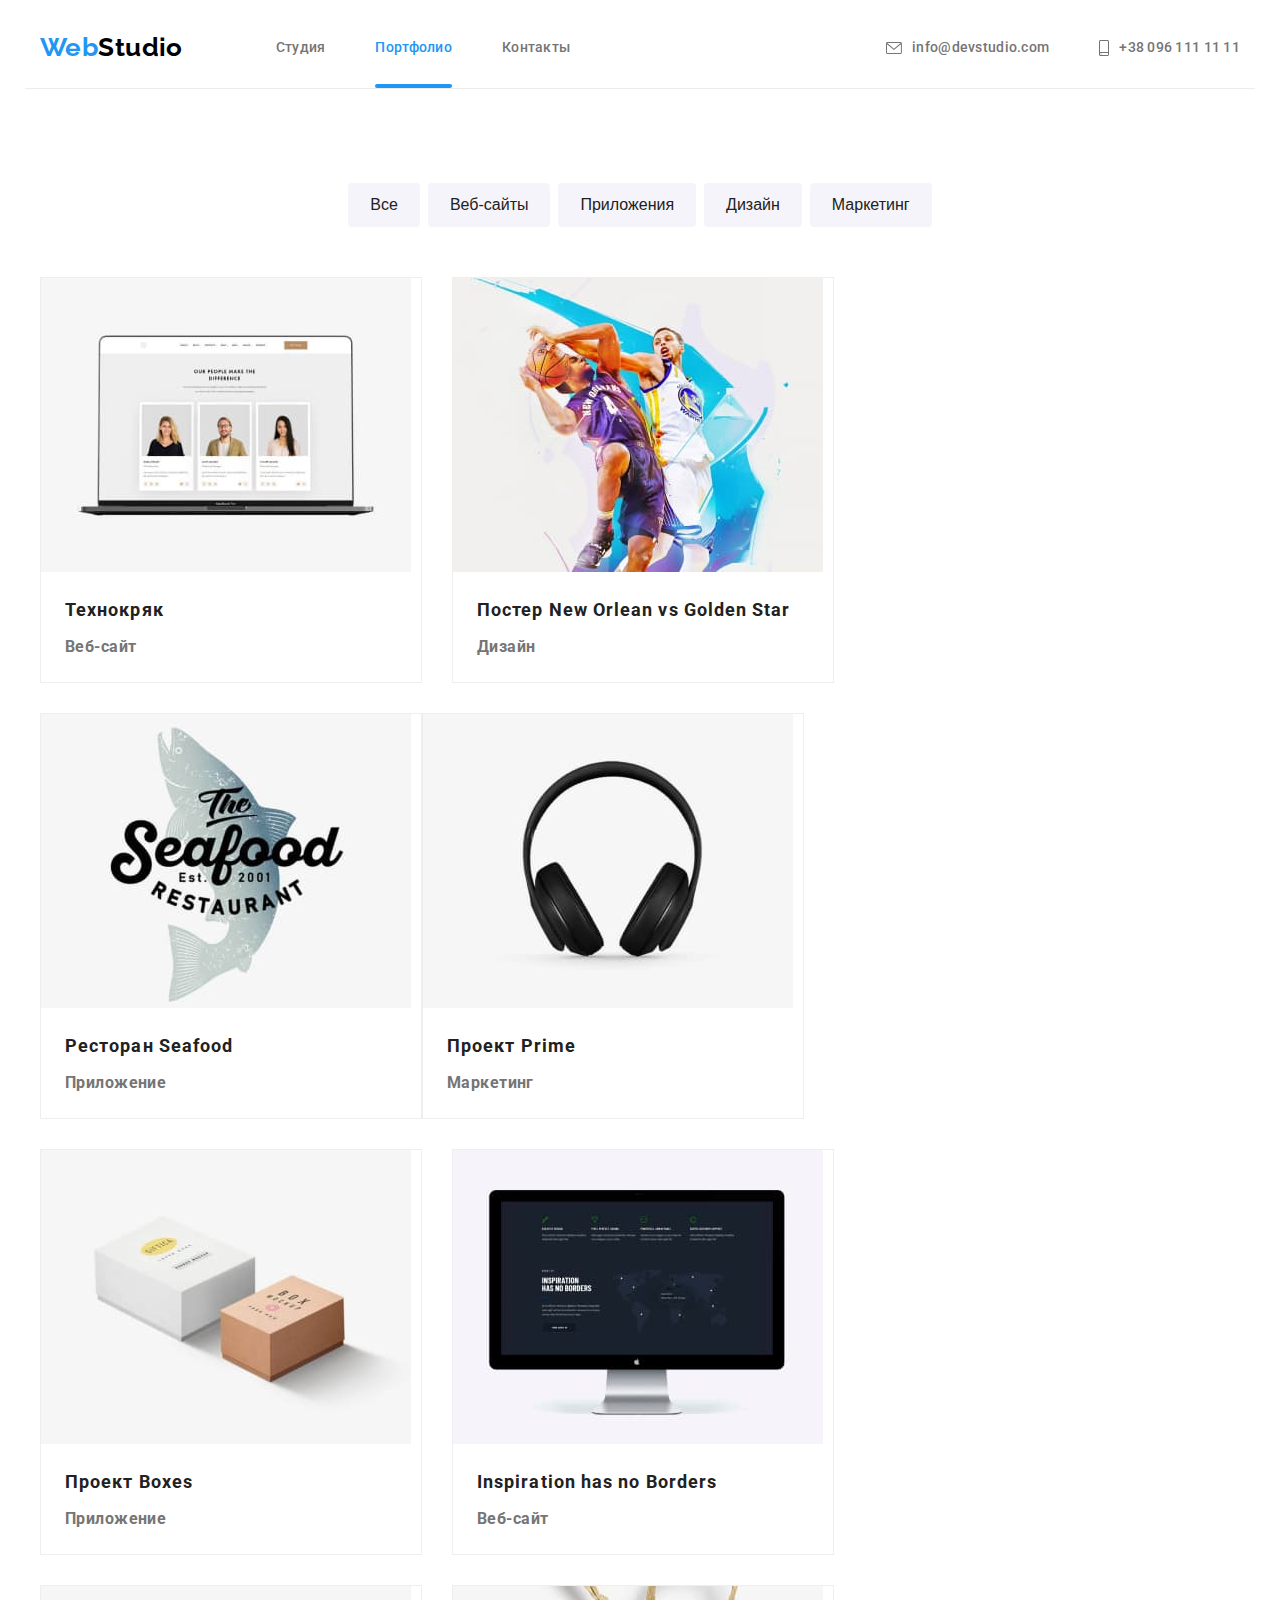
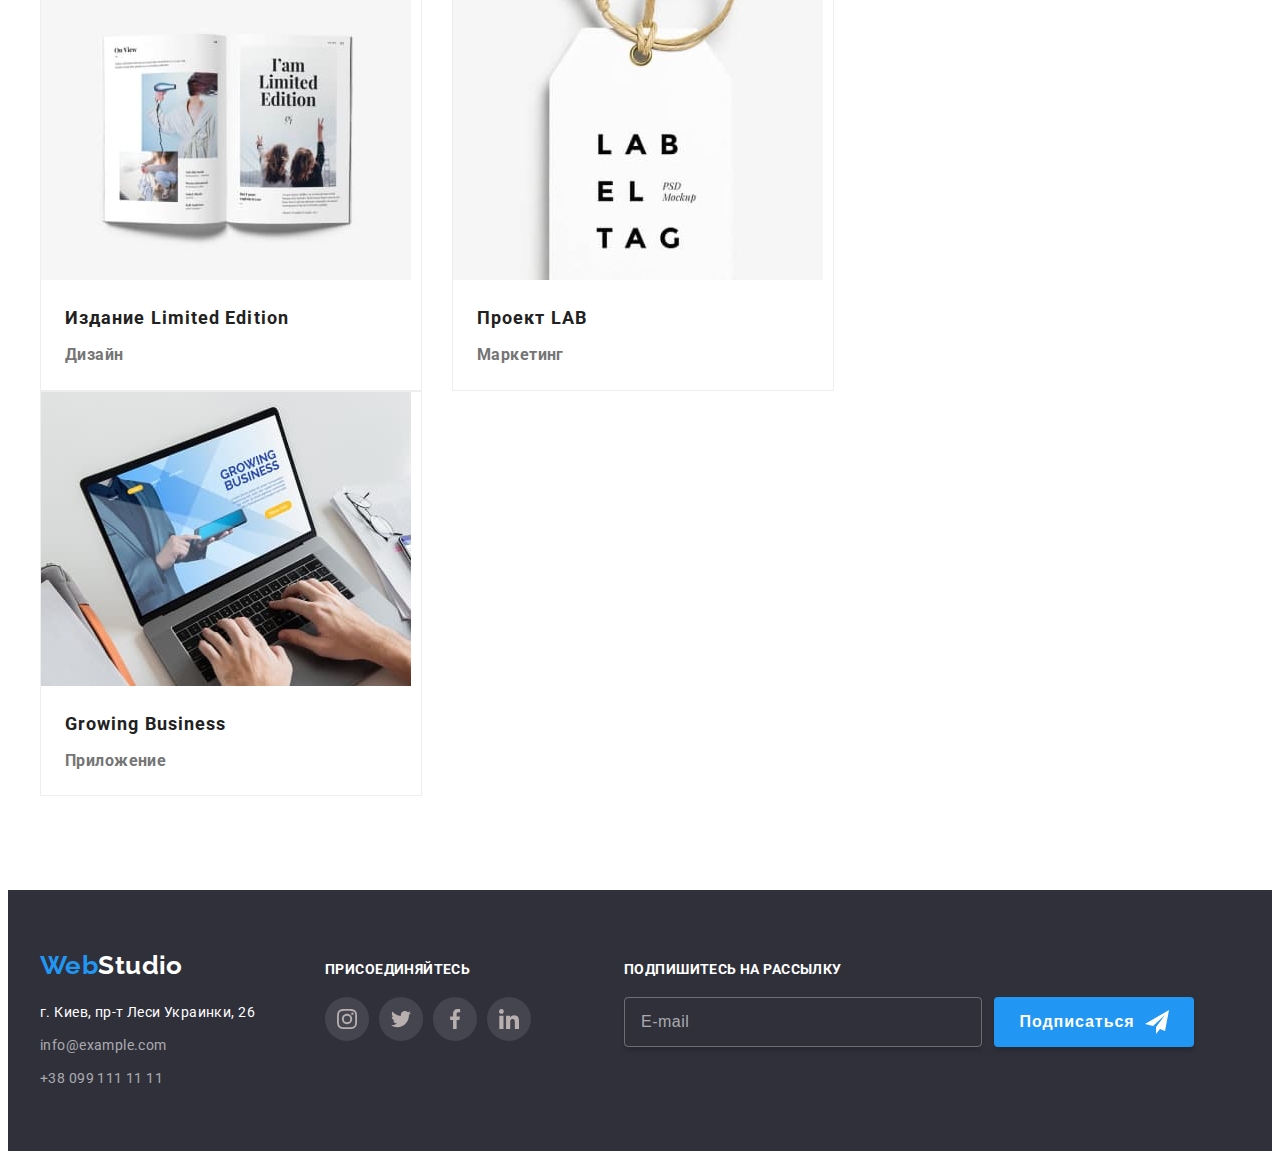
==== portfolio.html @ f4051862 "add file" ====
<!DOCTYPE html>
<html lang="ru">
  <head>
    <meta charset="UTF-8" />
    <meta http-equiv="X-UA-Compatible" content="IE=edge" />
    <meta name="viewport" content="width=device-width, initial-scale=1.0" />
    <title>Portfolio</title>
    <link
      rel="stylesheet"
      href="https://cdnjs.cloudflare.com/ajax/libs/modern-normalize/1.1.0/modern-normalize.min.css"
      integrity="sha512-wpPYUAdjBVSE4KJnH1VR1HeZfpl1ub8YT/NKx4PuQ5NmX2tKuGu6U/JRp5y+Y8XG2tV+wKQpNHVUX03MfMFn9Q=="
      crossorigin="anonymous"
      referrerpolicy="no-referrer"
    />
    <link rel="preconnect" href="https://fonts.googleapis.com" />
    <link rel="preconnect" href="https://fonts.gstatic.com" crossorigin />
    <link
      href="https://fonts.googleapis.com/css2?family=Raleway:wght@700&family=Roboto:wght@400;500;700;900&display=swap"
      rel="stylesheet"
    />
    <link rel="stylesheet" href="./css/main.min.css" />
  </head>
  <body>
    <!-- шапка сайта -->
    <header class="header">
      <div class="conteiner header__conteiner">
        <nav class="nav">
          <a href="./index.html" lang="en" class="logo header__logo link"
            ><span class="logo__web">Web</span>Studio</a
          >
          <ul class="nav__list list">
            <li class="nav__item">
              <a href="./index.html" class="nav__link link">Студия</a>
            </li>
            <li class="nav__item">
              <a
                href="./portfolio.html"
                class="nav__link link nav__link_current"
                >Портфолио</a
              >
            </li>
            <li class="nav__item">
              <a href="" class="nav__link link">Контакты</a>
            </li>
          </ul>
        </nav>

        <ul class="contact-list list">
          <li class="contact-list__item">
            <a href="mailto:info@devstudio.com" class="contact-list__link link">
              <svg class="contact-list__icon" width="16" height="12">
                <use href="./images/icons.svg#icon-envelope"></use>
              </svg>
              info@devstudio.com</a
            >
          </li>
          <li class="contact-list__item">
            <a href="tel:+380961111111" class="contact-list__link link">
              <svg class="contact-list__icon" width="10" height="16">
                <use href="./images/icons.svg#icon-smartphone"></use>
              </svg>
              +38 096 111 11 11</a
            >
          </li>
        </ul>
      </div>
    </header>
    <!-- основной контент -->
    <main>
      <section class="portfolio portfolio__section">
        <div class="conteiner">
          <h1 class="visually-hidden">portfolio</h1>

          <!-- фильтры -->
          <div class="filter">
            <ul class="filter__list list">
              <li class="filter__item">
                <button type="button" class="filter__button">Все</button>
              </li>
              <li class="filter__item">
                <button type="button" class="filter__button">Веб-сайты</button>
              </li>
              <li class="filter__item">
                <button type="button" class="filter__button">Приложения</button>
              </li>
              <li class="filter__item">
                <button type="button" class="filter__button">Дизайн</button>
              </li>
              <li class="filter__item">
                <button type="button" class="filter__button">Маркетинг</button>
              </li>
            </ul>
          </div>

          <!-- карточки портфолио -->
          <div class="card">
            <ul class="card__list list">
              <li class="card__item">
                <article class="product">
                  <a href="" class="product__link link">
                    <div class="product__image">
                      <p class="product__description">
                        Технокряк это современная площадка распространения
                        коронавируса. Компании используют эту платформу для
                        цифрового шпионажа и атак на защищённые сервера
                        конкурентов.
                      </p>

                      <img
                        src="./images/portfolio/img.jpg"
                        alt="компьютер"
                        class="card-img"
                        width="370px"
                        height="294px"
                      />
                    </div>
                    <div class="product__content">
                      <h2 class="product__title">Технокряк</h2>
                      <h3 class="product__subtitle">Веб-сайт</h3>
                    </div>
                  </a>
                </article>
              </li>

              <li class="card__item">
                <article class="product">
                  <a href="" class="product__link link">
                    <div class="product__image">
                      <p class="product__description">
                        Lorem ipsum dolor sit amet consectetur adipisicing elit.
                        Qui et explicabo delectus eligendi molestias atque
                        maiores temporibus quia? Reprehenderit odit hic illo
                        minima, eaque velit nobis dolor. Accusantium, quo
                        consequatur.
                      </p>
                      <img
                        src="./images/portfolio/img-2.jpg"
                        alt="баскетболисты"
                        class="card-img"
                        width="370px"
                        height="294px"
                      />
                    </div>
                    <div class="product__content">
                      <h2 class="product__title">
                        Постер <span lang="en"> New Orlean vs Golden Star</span>
                      </h2>
                      <h3 class="product__subtitle">Дизайн</h3>
                    </div>
                  </a>
                </article>
              </li>
              <li class="card__item">
                <article class="product">
                  <a href="" class="product__link link">
                    <div class="product__image">
                      <p class="product__description">
                        Lorem ipsum dolor sit amet consectetur adipisicing elit.
                        Qui et explicabo delectus eligendi molestias atque
                        maiores temporibus quia? Reprehenderit odit hic illo
                        minima, eaque velit nobis dolor. Accusantium, quo
                        consequatur.
                      </p>
                      <img
                        src="./images/portfolio/img-3.jpg"
                        alt="постер"
                        class="card-img"
                        width="370px"
                        height="294px"
                      />
                    </div>
                    <div class="product__content">
                      <h2 class="product__title">
                        Ресторан <span lang="en">Seafood</span>
                      </h2>
                      <h3 class="product__subtitle">Приложение</h3>
                    </div>
                  </a>
                </article>
              </li>
              <li class="card__item">
                <article class="product">
                  <a href="" class="product__link link">
                    <div class="product__image">
                      <p class="product__description">
                        Lorem ipsum dolor sit amet consectetur adipisicing elit.
                        Qui et explicabo delectus eligendi molestias atque
                        maiores temporibus quia? Reprehenderit odit hic illo
                        minima, eaque velit nobis dolor. Accusantium, quo
                        consequatur.
                      </p>
                      <img
                        src="./images/portfolio/img-4.jpg"
                        alt="наушники"
                        class="card-img"
                        width="370px"
                        height="294px"
                      />
                    </div>
                    <div class="product__content">
                      <h2 class="product__title">
                        Проект <span lang="en">Prime</span>
                      </h2>
                      <h3 class="product__subtitle">Маркетинг</h3>
                    </div>
                  </a>
                </article>
              </li>
              <li class="card__item">
                <article class="product">
                  <a href="" class="product__link link">
                    <div class="product__image">
                      <p class="product__description">
                        Lorem ipsum dolor sit amet consectetur adipisicing elit.
                        Qui et explicabo delectus eligendi molestias atque
                        maiores temporibus quia? Reprehenderit odit hic illo
                        minima, eaque velit nobis dolor. Accusantium, quo
                        consequatur.
                      </p>
                      <img
                        src="./images/portfolio/img-5.jpg"
                        alt="две коробки"
                        class="card-img"
                        width="370px"
                        height="294px"
                      />
                    </div>
                    <div class="product__content">
                      <h2 class="product__title">
                        Проект <span lang="en">Boxes</span>
                      </h2>
                      <h3 class="product__subtitle">Приложение</h3>
                    </div>
                  </a>
                </article>
              </li>
              <li class="card__item">
                <article class="product">
                  <a href="" class="product__link link">
                    <div class="product__image">
                      <p class="product__description">
                        Lorem ipsum dolor sit amet consectetur adipisicing elit.
                        Qui et explicabo delectus eligendi molestias atque
                        maiores temporibus quia? Reprehenderit odit hic illo
                        minima, eaque velit nobis dolor. Accusantium, quo
                        consequatur.
                      </p>
                      <img
                        src="./images/portfolio/img-6.jpg"
                        alt="монитор"
                        class="card-img"
                        width="370px"
                        height="294px"
                      />
                    </div>
                    <div class="product__content">
                      <h2 class="product__title" lang="en">
                        Inspiration has no Borders
                      </h2>
                      <h3 class="product__subtitle">Веб-сайт</h3>
                    </div>
                  </a>
                </article>
              </li>
              <li class="card__item">
                <article class="product">
                  <a href="" class="product__link link">
                    <div class="product__image">
                      <p class="product__description">
                        Lorem ipsum dolor sit amet consectetur adipisicing elit.
                        Qui et explicabo delectus eligendi molestias atque
                        maiores temporibus quia? Reprehenderit odit hic illo
                        minima, eaque velit nobis dolor. Accusantium, quo
                        consequatur.
                      </p>
                      <img
                        src="./images/portfolio/img-7.jpg"
                        alt="книга"
                        class="card-img"
                        width="370px"
                        height="294px"
                      />
                    </div>
                    <div class="product__content">
                      <h2 class="product__title">
                        Издание <span lang="en">Limited Edition</span>
                      </h2>
                      <h3 class="product__subtitle">Дизайн</h3>
                    </div>
                  </a>
                </article>
              </li>
              <li class="card__item">
                <article class="product">
                  <a href="" class="product__link link">
                    <div class="product__image">
                      <p class="product__description">
                        Lorem ipsum dolor sit amet consectetur adipisicing elit.
                        Qui et explicabo delectus eligendi molestias atque
                        maiores temporibus quia? Reprehenderit odit hic illo
                        minima, eaque velit nobis dolor. Accusantium, quo
                        consequatur.
                      </p>
                      <img
                        src="./images/portfolio/img-8.jpg"
                        alt="лейбл"
                        class="card-img"
                        width="370px"
                        height="294px"
                      />
                    </div>
                    <div class="product__content">
                      <h2 class="product__title">
                        Проект <span lang="en">LAB </span>
                      </h2>
                      <h3 class="product__subtitle">Маркетинг</h3>
                    </div>
                  </a>
                </article>
              </li>
              <li class="card__item">
                <article class="product">
                  <a href="" class="product__link link">
                    <div class="product__image">
                      <p class="product__description">
                        Lorem ipsum dolor sit amet consectetur adipisicing elit.
                        Qui et explicabo delectus eligendi molestias atque
                        maiores temporibus quia? Reprehenderit odit hic illo
                        minima, eaque velit nobis dolor. Accusantium, quo
                        consequatur.
                      </p>
                      <img
                        src="./images/portfolio/img-9.jpg"
                        alt="ноубук"
                        class="card-img"
                        width="370px"
                        height="294px"
                      />
                    </div>
                    <div class="product__content">
                      <h2 class="product__title" lang="en">Growing Business</h2>
                      <h3 class="product__subtitle">Приложение</h3>
                    </div>
                  </a>
                </article>
              </li>
            </ul>
          </div>
        </div>
      </section>
    </main>
    <!-- подвал -->
    <footer class="footer">
      <div class="conteiner footer__conteiner">
        <div class="footer__left-side">
          <a href="./index.html" lang="en" class="logo footer__logo link"
            ><span class="logo__web">Web</span>Studio</a
          >
          <address class="footer__address">
            <ul class="footer__address-list list">
              <li class="footer__address-item">
                <a
                  href="https://goo.gl/maps/Tfscf3zxBCujbscF6"
                  target="_blank"
                  rel="noopener noroferrer"
                  class="footer__address-link footer__address-link_white link"
                  >г. Киев, пр-т Леси Украинки, 26</a
                >
              </li>
              <li class="footer__address-item">
                <a
                  href="mailto:info@example.com"
                  class="footer__address-link link"
                  >info@example.com</a
                >
              </li>
              <li class="footer__address-item">
                <a href="tel:+380991111111" class="footer__address-link link"
                  >+38 099 111 11 11</a
                >
              </li>
            </ul>
          </address>
        </div>
        <div class="footer__center">
          <p class="footer__subtitle">присоединяйтесь</p>
          <ul class="social-link list">
            <li class="social-link__items">
              <a href="" class="social-link__link social-link__link_theme-dark">
                <svg class="social-link__icon">
                  <use href="./images/icons.svg#icon-instagram-2"></use>
                </svg>
              </a>
            </li>
            <li class="social-link__items">
              <a href="" class="social-link__link social-link__link_theme-dark">
                <svg class="social-link__icon">
                  <use href="./images/icons.svg#icon-twitter-1"></use>
                </svg>
              </a>
            </li>
            <li class="social-link__items">
              <a href="" class="social-link__link social-link__link_theme-dark">
                <svg class="social-link__icon">
                  <use href="./images/icons.svg#icon-facebook-1"></use>
                </svg>
              </a>
            </li>
            <li class="social-link__items">
              <a href="" class="social-link__link social-link__link_theme-dark">
                <svg class="social-link__icon">
                  <use href="./images/icons.svg#icon-linkedin-1"></use>
                </svg>
              </a>
            </li>
          </ul>
        </div>
        <div class="footer__right-side">
          <form class="footer__mail-form">
            <label class="footer__subtitle" for="footer-email"
              >Подпишитесь на рассылку</label
            >
            <div class="footer__mail-form-conteiner">
              <input
                class="footer__email"
                type="email"
                placeholder="E-mail"
                name="user-email"
                id="footer-email"
              />
              <button type="submit" class="button __form-btn">
                Подписаться
                <svg class="footer__form-btn-icon" width="24" height="24">
                  <use
                    class="send-icon"
                    href="./images/icons.svg#icon-icon-send"
                  ></use>
                </svg>
              </button>
            </div>
          </form>
        </div>
      </div>
    </footer>
  </body>
</html>
---- css/main.min.css ----
:root{--title-color: #212121;--main-color: #757575;--acent-color: #2196f3;--time-animation: 250ms;--cubic-bezier: cubic-bezier(0.4, 0, 0.2, 1)}.visually-hidden{position:absolute !important;clip:rect(1px 1px 1px 1px);clip:rect(1px, 1px, 1px, 1px);padding:0 !important;border:0 !important;height:1px !important;width:1px !important;overflow:hidden}h1,h2,h3,h4,h5,h6,p{margin-top:0;margin-bottom:0}ul,ol{margin-top:0;margin-bottom:0;padding-left:0}img{display:block;max-width:100%;height:auto}.list{list-style:none}.link{text-decoration:none}body{font-family:'Roboto', sans-serif;font-style:normal;font-weight:400;font-size:14px;letter-spacing:0.03em;color:var(--main-color);background-color:#fff}.section{padding-top:94px;padding-bottom:94px}.section:nth-child(2n){background:#f5f4fa}.conteiner{width:1200px;margin-left:auto;margin-right:auto;padding-left:15px;padding-right:15px}.title{margin-bottom:50px;text-align:center;font-weight:700;font-size:36px;line-height:1.17;color:var(--title-color)}.logo{display:block;font-family:'Raleway', sans-serif;color:#000000;font-style:normal;font-weight:700;font-size:26px;line-height:31px}.logo__web{color:var(--acent-color)}.button{display:flex;flex-wrap:nowrap;justify-content:center;align-items:center;min-width:200px;height:50px;background:var(--acent-color);box-shadow:0px 4px 4px rgba(0,0,0,0.15);border-radius:4px;border:none;font-weight:700;font-size:16px;line-height:1.87;letter-spacing:0.06em;color:#ffffff;cursor:pointer;transition:background-color var(--time-animation) var(--cubic-bezier)}.button:hover{background-color:#188ce8}.subtitle{font-weight:700;line-height:1.14;text-transform:uppercase}.social-link{display:flex;justify-content:space-between;min-width:206px}.social-link__icon{width:20px;height:20px}.social-link__link{width:44px;height:44px;border-radius:50%;display:flex;align-items:center;justify-content:center;fill:#b8afaf;transition-property:fill, background-color;transition-duration:var(--time-animation);transition-timing-function:var(--cubic-bezier)}.social-link__link:hover,.social-link__link:focus{fill:#fff;background-color:var(--acent-color)}.social-link__link_theme-light{background-color:#fff}.social-link__link_theme-dark{background-color:rgba(255,255,255,0.1)}.backdrop{position:fixed;top:0;left:0;width:100%;height:100vh;background-color:rgba(0,0,0,0.2);opacity:1;visibility:visible;pointer-events:auto;transform:scale(1);transition-property:opacity, visibility, scale;transition-duration:var(--time-animation);transition-timing-function:var(--cubic-bezier)}.modal-window{position:absolute;top:50%;left:50%;transform:translate(-50%, -50%);width:528px;padding:40px;background-color:#ffffff;box-shadow:0px 1px 3px rgba(0,0,0,0.12),0px 1px 1px rgba(0,0,0,0.14),0px 2px 1px rgba(0,0,0,0.2);border-radius:4px;font-size:12px;line-height:1.17;letter-spacing:0.01em;color:var(--main-color);transition-duration:var(--time-animation);transition-timing-function:var(--cubic-bezier)}.modal-window__title{margin-bottom:12px;font-weight:700;font-size:20px;line-height:1.15;text-align:center;color:var(--title-color)}.is-hidden{opacity:0;visibility:hidden;pointer-events:none;transform:scale(0)}.modal-window__close-button{position:absolute;top:8px;right:8px}.close-button{width:30px;height:30px;padding:0;display:flex;align-items:center;justify-content:center;cursor:pointer;background:#ffffff;border:1px solid rgba(0,0,0,0.1);border-radius:50%}.close-button__icon{width:18px;height:18px;fill:#000;transition:fill var(--time-animation) var(--cubic-bezier)}.close-button__icon:focus,.close-button__icon:hover{outline:none}.close-button:focus .close-button__icon,.close-button:hover .close-button__icon{fill:var(--acent-color)}.agree-form__text{line-height:1.71;letter-spacing:0.03em;display:flex;margin-bottom:30px;padding-left:11px}.agree-form__text::before{display:block;content:'';width:16px;height:15px;border:2px solid #000;border-radius:2px;cursor:pointer;margin-right:8px;transition-property:background-color, background-image, border-color, box-shadow;transition-duration:var(--time-animation);transition-timing-function:var(--cubic-bezier)}.agree-form__checkbox:checked+.agree-form__text::before{background-color:var(--acent-color);background-image:url(../images/icon-check.svg);background-size:contain;background-origin:border-box;border-color:transparent;box-shadow:none}.agree-form__link{color:var(--acent-color)}.call-form__btn{margin:0 auto}.header__conteiner{display:flex;align-items:center;justify-content:space-between;border-bottom:1px solid #ececec;background-color:#ffffff}.header__logo{margin-right:93px}.nav{display:flex;align-items:center}.nav__list{display:flex;align-items:center;font-weight:500;line-height:1.14;letter-spacing:0.02em}.nav__item{position:relative}.nav__item:not(:last-child){margin-right:50px}.nav__link{color:var(--main-color);padding-top:32px;padding-bottom:32px;display:flex;align-items:center;transition:color var(--time-animation) var(--cubic-bezier)}.nav__link:hover,.nav__link:focus{color:var(--acent-color)}.nav__link_current{color:var(--acent-color)}.nav__link_current::after{position:absolute;bottom:0;left:0;content:'';width:100%;height:4px;background-color:var(--acent-color);border-radius:4px;margin-bottom:0%}.contact-list{display:flex;align-items:center;font-weight:500;line-height:1.14;letter-spacing:0.02em}.contact-list__item:not(:last-child){margin-right:50px}.contact-list__link{color:var(--main-color);padding-top:32px;padding-bottom:32px;display:flex;align-items:center;transition:color var(--time-animation) var(--cubic-bezier)}.contact-list__link:focus,.contact-list__link:hover{color:var(--acent-color)}.contact-list__icon{fill:var(--main-color);margin-right:10px;transition:fill var(--time-animation) var(--cubic-bezier)}.contact-list__link:hover .contact-list__icon,.contact-list__link:focus .contact-list__icon{fill:var(--acent-color)}.hero{background-color:#c4c4c4;background-image:linear-gradient(rgba(47,48,58,0.4), rgba(47,48,58,0.4)),url("../images/hero/hero.jpg");background-repeat:no-repeat;background-position:center;background-size:cover;max-width:1600px;height:600px}.hero__section{margin-left:auto;margin-right:auto;padding-top:200px;padding-bottom:200px}.hero__title{text-align:center;margin-bottom:30px;font-weight:900;font-size:44px;line-height:1.36;letter-spacing:0.06em;text-transform:uppercase;color:#ffffff}.hero-btn{margin-left:auto;margin-right:auto}.identity__section{padding-top:94px}.identity__list{display:flex}.identity__item{width:270px;margin-right:30px}.identity__item:last-child{margin-right:0px}.identity__subtitle{color:var(--title-color);margin-bottom:10px}.identity__description{line-height:1.71}.identity__conteiner-icon{width:270px;height:120px;display:flex;align-items:center;justify-content:center;background:#f5f4fa;border-radius:4px;margin-bottom:30px}.identity__icon{width:70px;height:70px}.our-works__list{display:flex;justify-content:center}.our-works__item{position:relative}.our-works__item:not(:last-child){margin-right:30px}.our-works__subtitle{position:absolute;right:0;left:0;bottom:0;padding-top:27px;padding-bottom:27px;text-align:center;color:#ffffff;background:rgba(47,48,58,0.8)}.command__list{display:flex}.command__item{background:#ffffff;width:270px;box-shadow:0px 1px 3px rgba(0,0,0,0.12),0px 1px 1px rgba(0,0,0,0.14),0px 2px 1px rgba(0,0,0,0.2);border-radius:0px 0px 4px 4px}.command__item:not(:last-child){margin-right:30px}.command__content{padding:30px 32px}.command__name{font-weight:500;font-size:16px;line-height:1.19;color:var(--title-color);margin-bottom:10px;text-align:center}.command__position{font-size:16px;line-height:1.19;text-align:center;margin-bottom:16px}.clients__list{display:flex;flex-wrap:wrap;justify-content:center}.clients__item:not(:nth-child(6n)){margin-right:30px}.clients__link{width:170px;height:92px;border:1px solid #afb1b8;box-sizing:border-box;border-radius:4px;display:flex;padding:16px 32px;align-items:center;justify-content:center;fill:#afb1b8;transition-property:fill, border-color;transition-duration:var(--time-animation);transition-timing-function:var(--cubic-bezier)}.clients__link:hover,.clients__link:focus{fill:var(--acent-color);border-color:var(--acent-color)}.footer{background-color:#2f303a}.footer__conteiner{display:flex;padding-top:60px;padding-bottom:60px;align-items:baseline}.footer__left-side{display:flex;flex-direction:column;min-width:206px}.footer__center{margin-left:70px}.footer__right-side{margin-left:93px}.footer__subtitle{font-weight:bold;font-size:14px;line-height:16px;letter-spacing:0.03em;text-transform:uppercase;color:#ffffff;margin-bottom:20px}.footer__logo{color:#ffffff;margin-bottom:20px}.footer__address-item:not(:last-child){margin-bottom:9px}.footer__address-link{font-style:normal;line-height:1.71;color:rgba(255,255,255,0.6);transition:color 250ms var(--cubic-bezier)}.footer__address-link_white{color:#ffffff}.footer__address-link:hover,.footer__address-link:focus{color:var(--acent-color)}.footer__form-btn-icon{margin-left:10px}.footer__mail-form{display:flex;flex-direction:column}.footer__mail-form-conteiner{display:flex}.footer__email{width:358px;height:50px;padding:15px 16px;border:1px solid rgba(255,255,255,0.3);box-sizing:border-box;box-shadow:0px 4px 4px rgba(0,0,0,0.15);border-radius:4px;background-color:transparent;margin-right:12px;color:#ffffff;cursor:pointer;transition-property:border-color;transition-duration:var(--time-animation);transition-timing-function:var(--cubic-bezier)}.footer__email::placeholder{font-size:16px;line-height:1.25;letter-spacing:0.03em;color:rgba(255,255,255,0.6)}.footer__email:not(:placeholder-shown):focus{border-color:var(--acent-color)}.footer__email:focus{outline:none}.call-form{display:flex;flex-direction:column}.call-form__textlabel{margin-bottom:4px}.call-form__wrap{position:relative;margin-bottom:10px}.call-form__input{width:100%;height:40px;border:1px solid rgba(33,33,33,0.2);box-sizing:border-box;border-radius:4px;padding:12px 42px;cursor:pointer;transition:border-color var(--time-animation) var(--cubic-bezier)}.call-form__input:focus,.call-form__input:hover{border-color:var(--acent-color);outline:none}.call-form__icon{position:absolute;top:50%;left:12px;transform:translateY(-50%);fill:var(--title-color);transition:fill var(--time-animation) var(--cubic-bezier)}.modal-form-input:hover ~ .call-form__icon,.modal-form-input:focus ~ .call-form__icon{fill:var(--acent-color);outline:none}.call-form__comment{height:120px;width:100%;border:1px solid rgba(33,33,33,0.2);box-sizing:border-box;border-radius:4px;resize:none;padding:12px 16px;margin-bottom:20px;cursor:pointer;transition:border-color var(--time-animation) var(--cubic-bezier)}.call-form__comment::placeholder{color:rgba(117,117,117,0.5)}.call-form__comment:focus,.call-form__comment:hover{border-color:var(--acent-color);outline:none}.portfolio__section{padding-top:94px;padding-bottom:94px;background:#ffffff}.filter__list{display:flex;justify-content:center;margin-bottom:50px}.filter__item+.filter__item{margin-left:8px}.filter__button{font-weight:500;font-size:16px;line-height:1.62;color:var(--title-color);background-color:#f5f4fa;cursor:pointer;padding:9px 22px;border:transparent;border-radius:4px;transition-property:color, background-color, box-shadow;transition-duration:var(--time-animation);transition-timing-function:var(--cubic-bezier)}.filter__button:focus,.filter__button:hover{color:#fff;background-color:var(--acent-color);box-shadow:0px 3px 1px rgba(0,0,0,0.1),0px 1px 2px rgba(0,0,0,0.08),0px 2px 2px rgba(0,0,0,0.12)}.card__list{display:flex;flex-wrap:wrap}.card__item{background:#ffffff;width:calc((100% - 60px) / 3);margin-right:30px;margin-bottom:30px;border:1px solid #eeeeee;transition-property:box-shadow;transition-duration:var(--time-animation);transition-timing-function:var(--cubic-bezier)}.card__item:nth-child(3n){margin-right:0px}.card__item:nth-last-child(-n+3){margin-bottom:0px}.product__content{padding:20px 24px}.product__title{font-weight:700;font-size:18px;line-height:2;letter-spacing:0.06em;color:var(--title-color);margin-bottom:4px}.product__subtitle{font-size:16px;line-height:1.87;color:var(--main-color)}.product__image{position:relative;overflow:hidden}.product__link{color:var(--main-color);display:block}.product__link:focus,.product__link:hover{box-shadow:0px 1px 1px rgba(0,0,0,0.12),0px 4px 4px rgba(0,0,0,0.06),1px 4px 6px rgba(0,0,0,0.16)}.product__description{position:absolute;top:0;left:0;display:flex;align-items:center;height:100%;width:100%;margin-top:0;padding:24px;font-size:18px;line-height:1.56;color:#ffffff;background-color:rgba(33,150,243,0.9);overflow:auto;transform:translateY(100%);transition-property:transform;transition-duration:var(--time-animation);transition-timing-function:var(--cubic-bezier)}.product__link:focus .product__description,.product__link:hover .product__description{transform:translateY(0)}
/*# sourceMappingURL=main.min.css.map */
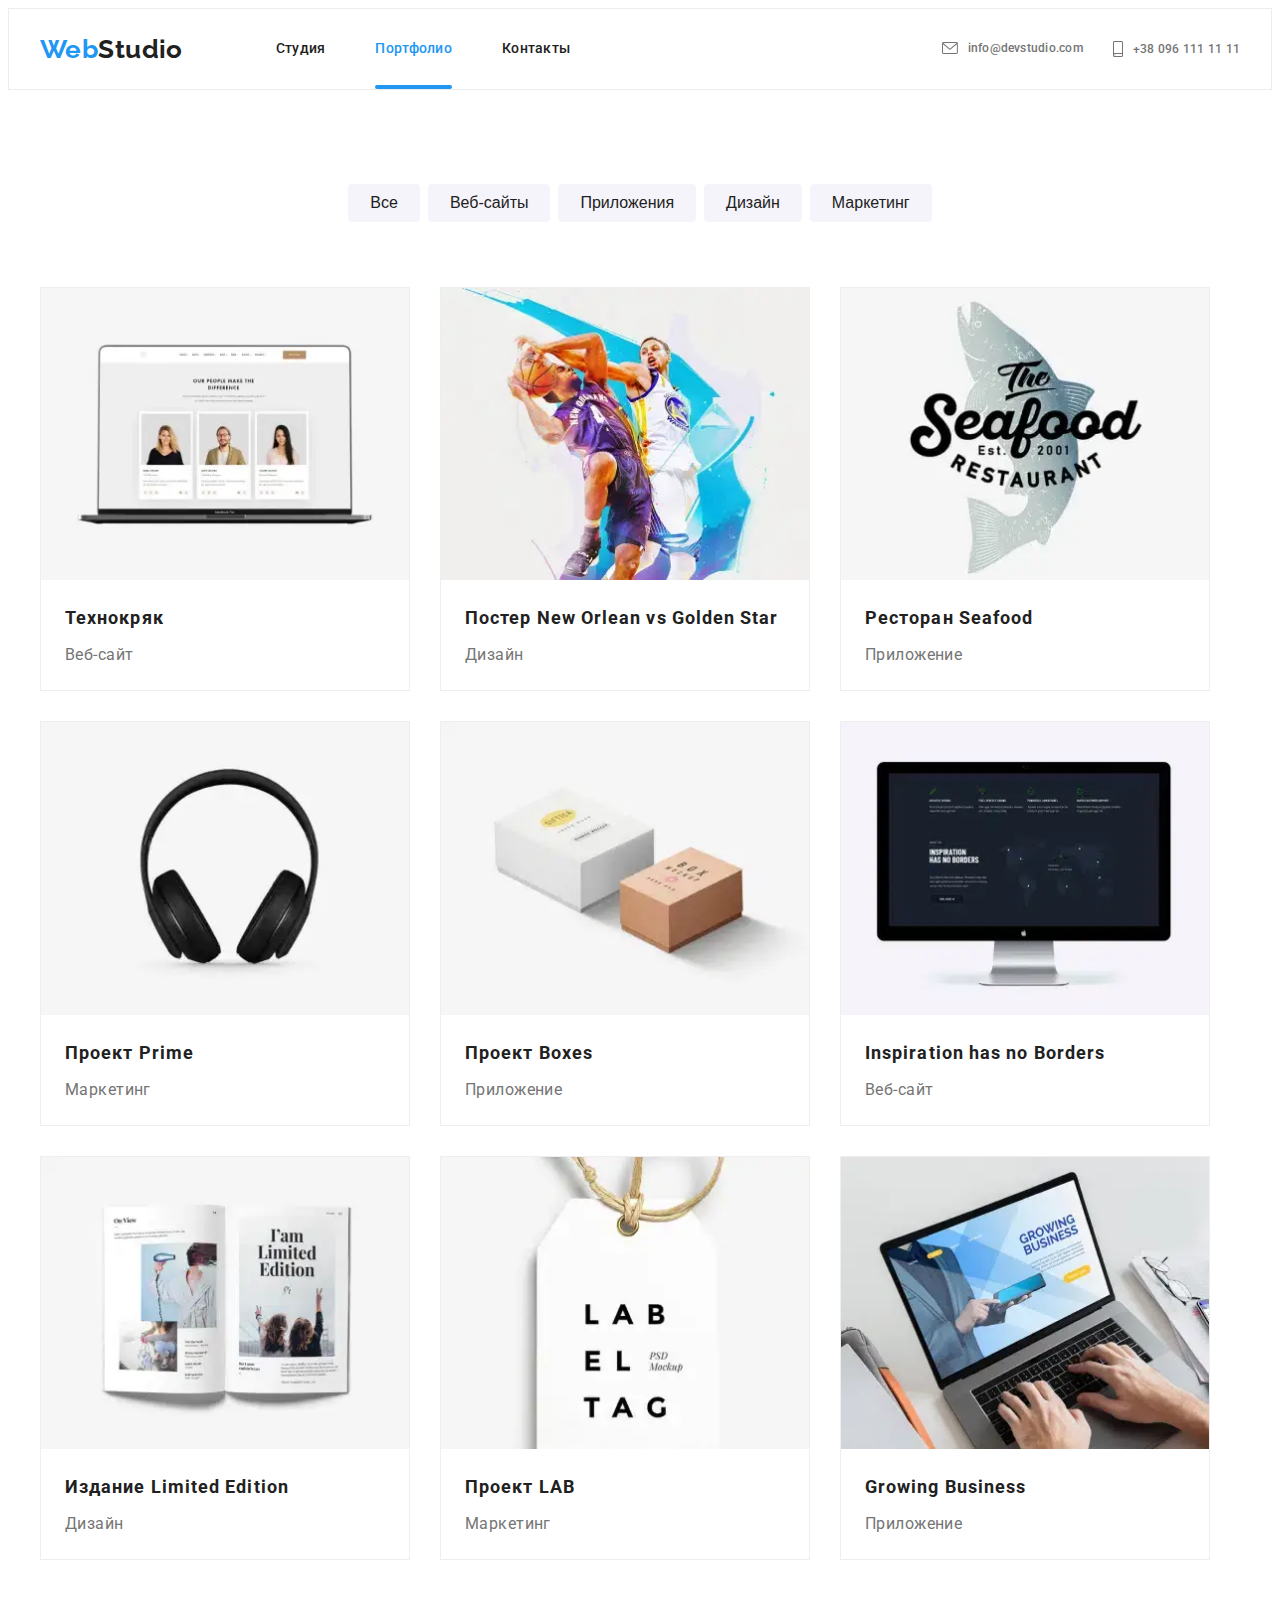
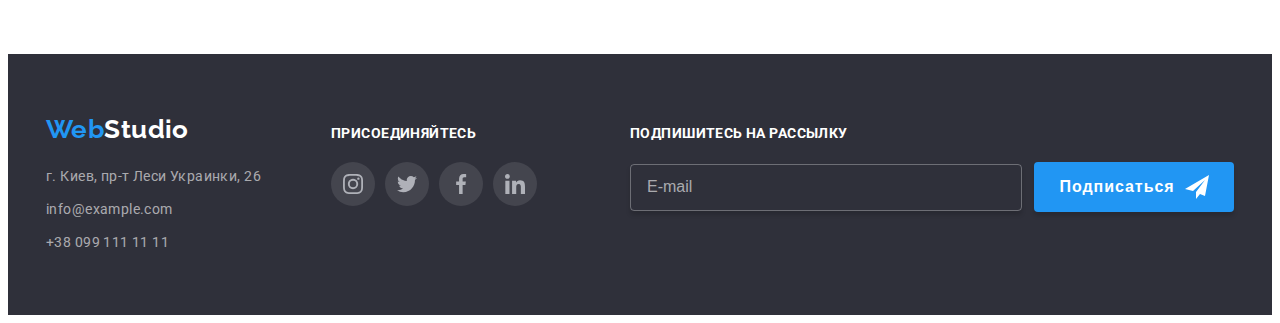
==== commit b8173889: "a" ====
--- a/portfolio.html
+++ b/portfolio.html
@@ -25,7 +25,10 @@
     <header class="header">
       <div class="conteiner header__conteiner">
         <nav class="nav">
-          <a href="./index.html" lang="en" class="logo header__logo link"
+          <a
+            href="./index.html"
+            lang="en"
+            class="logo logo_theme-light header__logo link"
             ><span class="logo__web">Web</span>Studio</a
           >
           <ul class="nav__list list">
@@ -35,12 +38,12 @@
             <li class="nav__item">
               <a
                 href="./portfolio.html"
-                class="nav__link link nav__link_current"
+                class="nav__link nav__link_current link"
                 >Портфолио</a
               >
             </li>
             <li class="nav__item">
-              <a href="" class="nav__link link">Контакты</a>
+              <a href="#footer__address" class="nav__link link">Контакты</a>
             </li>
           </ul>
         </nav>
@@ -48,7 +51,7 @@
         <ul class="contact-list list">
           <li class="contact-list__item">
             <a href="mailto:info@devstudio.com" class="contact-list__link link">
-              <svg class="contact-list__icon" width="16" height="12">
+              <svg class="contact-list__icon contact-list__icon_email">
                 <use href="./images/icons.svg#icon-envelope"></use>
               </svg>
               info@devstudio.com</a
@@ -56,18 +59,103 @@
           </li>
           <li class="contact-list__item">
             <a href="tel:+380961111111" class="contact-list__link link">
-              <svg class="contact-list__icon" width="10" height="16">
+              <svg class="contact-list__icon contact-list__icon_phone">
                 <use href="./images/icons.svg#icon-smartphone"></use>
               </svg>
               +38 096 111 11 11</a
             >
           </li>
         </ul>
+
+        <button
+          type="button"
+          class="burger-btn"
+          aria-label="открыть меню"
+          data-menu-open
+        >
+          <svg class="burger-btn-icon">
+            <use href="./images/icons.svg#icon-burger"></use>
+          </svg>
+        </button>
+      </div>
+
+      <!-- мобильное меню -->
+
+      <div class="mobile-menu" data-menu>
+        <button
+          type="button"
+          class="mobile-menu__close_button"
+          aria-label="закрыть меню"
+          data-menu-close
+        >
+          <svg class="mobile-menu__close_button-icon">
+            <use href="./images/icons.svg#icon-close"></use>
+          </svg>
+        </button>
+
+        <nav class="mobile-menu__nav">
+          <ul class="mobile-menu__nav-list list">
+            <li class="mobile-menu__nav-item">
+              <a href="./index.html" class="mobile-menu__nav-link link"
+                >Студия</a
+              >
+            </li>
+            <li class="mobile-menu__nav-item">
+              <a
+                href="./portfolio.html"
+                class="mobile-menu__nav-link link mobile-menu__nav-link_current"
+                >Портфолио</a
+              >
+            </li>
+            <li class="mobile-menu__nav-item">
+              <a href="" class="mobile-menu__nav-link link">Контакты</a>
+            </li>
+          </ul>
+        </nav>
+
+        <div class="mobile-menu__conteiner">
+          <ul class="mobile-menu__contact list">
+            <li class="mobile-menu__contact-item">
+              <a
+                href="tel:+380961111111"
+                class="
+                  mobile-menu__contact-link mobile-menu__contact-link_accent
+                  link
+                "
+              >
+                +38 096 111 11 11</a
+              >
+            </li>
+            <li class="mobile-menu__contact-item">
+              <a
+                href="mailto:info@devstudio.com"
+                class="mobile-menu__contact-link link"
+              >
+                info@devstudio.com</a
+              >
+            </li>
+          </ul>
+
+          <ul class="mobile-menu__social list">
+            <li class="mobile-menu__social-item">
+              <a href="#" class="mobile-menu__social-link">Instagram</a>
+            </li>
+            <li class="mobile-menu__social-item">
+              <a href="#" class="mobile-menu__social-link">Twitter</a>
+            </li>
+            <li class="mobile-menu__social-item">
+              <a href="#" class="mobile-menu__social-link">Facebook</a>
+            </li>
+            <li class="mobile-menu__social-item">
+              <a href="#" class="mobile-menu__social-link">LinkedIn</a>
+            </li>
+          </ul>
+        </div>
       </div>
     </header>
     <!-- основной контент -->
     <main>
-      <section class="portfolio portfolio__section">
+      <section class="portfolio section">
         <div class="conteiner">
           <h1 class="visually-hidden">portfolio</h1>
 
@@ -98,7 +186,7 @@
               <li class="card__item">
                 <article class="product">
                   <a href="" class="product__link link">
-                    <div class="product__image">
+                    <div class="product__image-wrap">
                       <p class="product__description">
                         Технокряк это современная площадка распространения
                         коронавируса. Компании используют эту платформу для
@@ -106,26 +194,72 @@
                         конкурентов.
                       </p>
 
-                      <img
-                        src="./images/portfolio/img.jpg"
-                        alt="компьютер"
-                        class="card-img"
-                        width="370px"
-                        height="294px"
-                      />
+                      <picture class="picture">
+                        <source
+                          media="(min-width:1200px)"
+                          srcset="
+                            ./images/portfolio/desktop/img-desktop1.webp    1x,
+                            ./images/portfolio/desktop/img-desktop1@2x.webp 2x
+                          "
+                          type="image/webp"
+                        />
+                        <source
+                          media="(min-width:1200px)"
+                          srcset="
+                            ./images/portfolio/desktop/img-desktop1.jpg    1x,
+                            ./images/portfolio/desktop/img-desktop1@2x.jpg 2x
+                          "
+                          type="image/jpeg"
+                        />
+
+                        <source
+                          media="(min-width:768px)"
+                          srcset="
+                            ./images/portfolio/tablet/img-tablet1.webp    1x,
+                            ./images/portfolio/tablet/img-tablet1@2x.webp 2x
+                          "
+                          type="image/webp"
+                        />
+                        <source
+                          media="(min-width:768px)"
+                          srcset="
+                            ./images/portfolio/tablet/img-tablet1.jpg    1x,
+                            ./images/portfolio/tablet/img-tablet1@2x.jpg 2x
+                          "
+                          type="image/jpeg"
+                        />
+
+                        <source
+                          media="(min-width:280px)"
+                          srcset="
+                            ./images/portfolio/mobile/img-mobile1.webp    1x,
+                            ./images/portfolio/mobile/img-mobile1@2x.webp 2x
+                          "
+                          type="image/webp"
+                        />
+                        <source
+                          media="(min-width:280px)"
+                          srcset="
+                            ./images/portfolio/mobile/img-mobile1.jpg    1x,
+                            ./images/portfolio/mobile/img-mobile1@2x.jpg 2x
+                          "
+                          type="image/jpeg"
+                        />
+
+                        <img src="#" alt="компьютер" class="product__img" />
+                      </picture>
                     </div>
                     <div class="product__content">
-                      <h2 class="product__title">Технокряк</h2>
-                      <h3 class="product__subtitle">Веб-сайт</h3>
+                      <h2 class="product__content-title">Технокряк</h2>
+                      <h3 class="product__content-subtitle">Веб-сайт</h3>
                     </div>
                   </a>
                 </article>
               </li>
-
               <li class="card__item">
                 <article class="product">
                   <a href="" class="product__link link">
-                    <div class="product__image">
+                    <div class="product__image-wrap">
                       <p class="product__description">
                         Lorem ipsum dolor sit amet consectetur adipisicing elit.
                         Qui et explicabo delectus eligendi molestias atque
@@ -133,19 +267,66 @@
                         minima, eaque velit nobis dolor. Accusantium, quo
                         consequatur.
                       </p>
-                      <img
-                        src="./images/portfolio/img-2.jpg"
-                        alt="баскетболисты"
-                        class="card-img"
-                        width="370px"
-                        height="294px"
-                      />
+                      <picture class="picture">
+                        <source
+                          media="(min-width:1200px)"
+                          srcset="
+                            ./images/portfolio/desktop/img-desktop2.webp    1x,
+                            ./images/portfolio/desktop/img-desktop2@2x.webp 2x
+                          "
+                          type="image/webp"
+                        />
+                        <source
+                          media="(min-width:1200px)"
+                          srcset="
+                            ./images/portfolio/desktop/img-desktop2.jpg    1x,
+                            ./images/portfolio/desktop/img-desktop2@2x.jpg 2x
+                          "
+                          type="image/jpeg"
+                        />
+
+                        <source
+                          media="(min-width:768px)"
+                          srcset="
+                            ./images/portfolio/tablet/img-tablet2.webp    1x,
+                            ./images/portfolio/tablet/img-tablet2@2x.webp 2x
+                          "
+                          type="image/webp"
+                        />
+                        <source
+                          media="(min-width:768px)"
+                          srcset="
+                            ./images/portfolio/tablet/img-tablet2.jpg    1x,
+                            ./images/portfolio/tablet/img-tablet2@2x.jpg 2x
+                          "
+                          type="image/jpeg"
+                        />
+
+                        <source
+                          media="(min-width:280px)"
+                          srcset="
+                            ./images/portfolio/mobile/img-mobile2.webp    1x,
+                            ./images/portfolio/mobile/img-mobile2@2x.webp 2x
+                          "
+                          type="image/webp"
+                        />
+                        <source
+                          media="(min-width:280px)"
+                          srcset="
+                            ./images/portfolio/mobile/img-mobile2.jpg    1x,
+                            ./images/portfolio/mobile/img-mobile2@2x.jpg 2x
+                          "
+                          type="image/jpeg"
+                        />
+
+                        <img src="#" alt="баскетболисты" class="product__img" />
+                      </picture>
                     </div>
                     <div class="product__content">
-                      <h2 class="product__title">
+                      <h2 class="product__content-title">
                         Постер <span lang="en"> New Orlean vs Golden Star</span>
                       </h2>
-                      <h3 class="product__subtitle">Дизайн</h3>
+                      <h3 class="product__content-subtitle">Дизайн</h3>
                     </div>
                   </a>
                 </article>
@@ -153,7 +334,7 @@
               <li class="card__item">
                 <article class="product">
                   <a href="" class="product__link link">
-                    <div class="product__image">
+                    <div class="product__image-wrap">
                       <p class="product__description">
                         Lorem ipsum dolor sit amet consectetur adipisicing elit.
                         Qui et explicabo delectus eligendi molestias atque
@@ -161,19 +342,66 @@
                         minima, eaque velit nobis dolor. Accusantium, quo
                         consequatur.
                       </p>
-                      <img
-                        src="./images/portfolio/img-3.jpg"
-                        alt="постер"
-                        class="card-img"
-                        width="370px"
-                        height="294px"
-                      />
+                      <picture class="picture">
+                        <source
+                          media="(min-width:1200px)"
+                          srcset="
+                            ./images/portfolio/desktop/img-desktop3.webp    1x,
+                            ./images/portfolio/desktop/img-desktop3@2x.webp 2x
+                          "
+                          type="image/webp"
+                        />
+                        <source
+                          media="(min-width:1200px)"
+                          srcset="
+                            ./images/portfolio/desktop/img-desktop3.jpg    1x,
+                            ./images/portfolio/desktop/img-desktop3@2x.jpg 2x
+                          "
+                          type="image/jpeg"
+                        />
+
+                        <source
+                          media="(min-width:768px)"
+                          srcset="
+                            ./images/portfolio/tablet/img-tablet3.webp    1x,
+                            ./images/portfolio/tablet/img-tablet3@2x.webp 2x
+                          "
+                          type="image/webp"
+                        />
+                        <source
+                          media="(min-width:768px)"
+                          srcset="
+                            ./images/portfolio/tablet/img-tablet3.jpg    1x,
+                            ./images/portfolio/tablet/img-tablet3@2x.jpg 2x
+                          "
+                          type="image/jpeg"
+                        />
+
+                        <source
+                          media="(min-width:280px)"
+                          srcset="
+                            ./images/portfolio/mobile/img-mobile3.webp    1x,
+                            ./images/portfolio/mobile/img-mobile3@2x.webp 2x
+                          "
+                          type="image/webp"
+                        />
+                        <source
+                          media="(min-width:280px)"
+                          srcset="
+                            ./images/portfolio/mobile/img-mobile3.jpg    1x,
+                            ./images/portfolio/mobile/img-mobile3@2x.jpg 2x
+                          "
+                          type="image/jpeg"
+                        />
+
+                        <img src="#" alt="постер" class="product__img" />
+                      </picture>
                     </div>
                     <div class="product__content">
-                      <h2 class="product__title">
+                      <h2 class="product__content-title">
                         Ресторан <span lang="en">Seafood</span>
                       </h2>
-                      <h3 class="product__subtitle">Приложение</h3>
+                      <h3 class="product__content-subtitle">Приложение</h3>
                     </div>
                   </a>
                 </article>
@@ -181,7 +409,7 @@
               <li class="card__item">
                 <article class="product">
                   <a href="" class="product__link link">
-                    <div class="product__image">
+                    <div class="product__image-wrap">
                       <p class="product__description">
                         Lorem ipsum dolor sit amet consectetur adipisicing elit.
                         Qui et explicabo delectus eligendi molestias atque
@@ -189,19 +417,66 @@
                         minima, eaque velit nobis dolor. Accusantium, quo
                         consequatur.
                       </p>
-                      <img
-                        src="./images/portfolio/img-4.jpg"
-                        alt="наушники"
-                        class="card-img"
-                        width="370px"
-                        height="294px"
-                      />
+                      <picture class="picture">
+                        <source
+                          media="(min-width:1200px)"
+                          srcset="
+                            ./images/portfolio/desktop/img-desktop4.webp    1x,
+                            ./images/portfolio/desktop/img-desktop4@2x.webp 2x
+                          "
+                          type="image/webp"
+                        />
+                        <source
+                          media="(min-width:1200px)"
+                          srcset="
+                            ./images/portfolio/desktop/img-desktop4.jpg    1x,
+                            ./images/portfolio/desktop/img-desktop4@2x.jpg 2x
+                          "
+                          type="image/jpeg"
+                        />
+
+                        <source
+                          media="(min-width:768px)"
+                          srcset="
+                            ./images/portfolio/tablet/img-tablet4.webp    1x,
+                            ./images/portfolio/tablet/img-tablet4@2x.webp 2x
+                          "
+                          type="image/webp"
+                        />
+                        <source
+                          media="(min-width:768px)"
+                          srcset="
+                            ./images/portfolio/tablet/img-tablet4.jpg    1x,
+                            ./images/portfolio/tablet/img-tablet4@2x.jpg 2x
+                          "
+                          type="image/jpeg"
+                        />
+
+                        <source
+                          media="(min-width:280px)"
+                          srcset="
+                            ./images/portfolio/mobile/img-mobile4.webp    1x,
+                            ./images/portfolio/mobile/img-mobile4@2x.webp 2x
+                          "
+                          type="image/webp"
+                        />
+                        <source
+                          media="(min-width:280px)"
+                          srcset="
+                            ./images/portfolio/mobile/img-mobile4.jpg    1x,
+                            ./images/portfolio/mobile/img-mobile4@2x.jpg 2x
+                          "
+                          type="image/jpeg"
+                        />
+
+                        <img src="#" alt="наушники" class="product__img" />
+                      </picture>
                     </div>
                     <div class="product__content">
-                      <h2 class="product__title">
+                      <h2 class="product__content-title">
                         Проект <span lang="en">Prime</span>
                       </h2>
-                      <h3 class="product__subtitle">Маркетинг</h3>
+                      <h3 class="product__content-subtitle">Маркетинг</h3>
                     </div>
                   </a>
                 </article>
@@ -209,7 +484,7 @@
               <li class="card__item">
                 <article class="product">
                   <a href="" class="product__link link">
-                    <div class="product__image">
+                    <div class="product__image-wrap">
                       <p class="product__description">
                         Lorem ipsum dolor sit amet consectetur adipisicing elit.
                         Qui et explicabo delectus eligendi molestias atque
@@ -217,19 +492,66 @@
                         minima, eaque velit nobis dolor. Accusantium, quo
                         consequatur.
                       </p>
-                      <img
-                        src="./images/portfolio/img-5.jpg"
-                        alt="две коробки"
-                        class="card-img"
-                        width="370px"
-                        height="294px"
-                      />
+                      <picture class="picture">
+                        <source
+                          media="(min-width:1200px)"
+                          srcset="
+                            ./images/portfolio/desktop/img-desktop5.webp    1x,
+                            ./images/portfolio/desktop/img-desktop5@2x.webp 2x
+                          "
+                          type="image/webp"
+                        />
+                        <source
+                          media="(min-width:1200px)"
+                          srcset="
+                            ./images/portfolio/desktop/img-desktop5.jpg    1x,
+                            ./images/portfolio/desktop/img-desktop5@2x.jpg 2x
+                          "
+                          type="image/jpeg"
+                        />
+
+                        <source
+                          media="(min-width:768px)"
+                          srcset="
+                            ./images/portfolio/tablet/img-tablet5.webp    1x,
+                            ./images/portfolio/tablet/img-tablet5@2x.webp 2x
+                          "
+                          type="image/webp"
+                        />
+                        <source
+                          media="(min-width:768px)"
+                          srcset="
+                            ./images/portfolio/tablet/img-tablet5.jpg    1x,
+                            ./images/portfolio/tablet/img-tablet5@2x.jpg 2x
+                          "
+                          type="image/jpeg"
+                        />
+
+                        <source
+                          media="(min-width:280px)"
+                          srcset="
+                            ./images/portfolio/mobile/img-mobile5.webp    1x,
+                            ./images/portfolio/mobile/img-mobile5@2x.webp 2x
+                          "
+                          type="image/webp"
+                        />
+                        <source
+                          media="(min-width:280px)"
+                          srcset="
+                            ./images/portfolio/mobile/img-mobile5.jpg    1x,
+                            ./images/portfolio/mobile/img-mobile5@2x.jpg 2x
+                          "
+                          type="image/jpeg"
+                        />
+
+                        <img src="#" alt="две коробки" class="product__img" />
+                      </picture>
                     </div>
                     <div class="product__content">
-                      <h2 class="product__title">
+                      <h2 class="product__content-title">
                         Проект <span lang="en">Boxes</span>
                       </h2>
-                      <h3 class="product__subtitle">Приложение</h3>
+                      <h3 class="product__content-subtitle">Приложение</h3>
                     </div>
                   </a>
                 </article>
@@ -237,7 +559,7 @@
               <li class="card__item">
                 <article class="product">
                   <a href="" class="product__link link">
-                    <div class="product__image">
+                    <div class="product__image-wrap">
                       <p class="product__description">
                         Lorem ipsum dolor sit amet consectetur adipisicing elit.
                         Qui et explicabo delectus eligendi molestias atque
@@ -245,19 +567,66 @@
                         minima, eaque velit nobis dolor. Accusantium, quo
                         consequatur.
                       </p>
-                      <img
-                        src="./images/portfolio/img-6.jpg"
-                        alt="монитор"
-                        class="card-img"
-                        width="370px"
-                        height="294px"
-                      />
+                      <picture class="picture">
+                        <source
+                          media="(min-width:1200px)"
+                          srcset="
+                            ./images/portfolio/desktop/img-desktop6.webp    1x,
+                            ./images/portfolio/desktop/img-desktop6@2x.webp 2x
+                          "
+                          type="image/webp"
+                        />
+                        <source
+                          media="(min-width:1200px)"
+                          srcset="
+                            ./images/portfolio/desktop/img-desktop6.jpg    1x,
+                            ./images/portfolio/desktop/img-desktop6@2x.jpg 2x
+                          "
+                          type="image/jpeg"
+                        />
+
+                        <source
+                          media="(min-width:768px)"
+                          srcset="
+                            ./images/portfolio/tablet/img-tablet6.webp    1x,
+                            ./images/portfolio/tablet/img-tablet6@2x.webp 2x
+                          "
+                          type="image/webp"
+                        />
+                        <source
+                          media="(min-width:768px)"
+                          srcset="
+                            ./images/portfolio/tablet/img-tablet6.jpg    1x,
+                            ./images/portfolio/tablet/img-tablet6@2x.jpg 2x
+                          "
+                          type="image/jpeg"
+                        />
+
+                        <source
+                          media="(min-width:280px)"
+                          srcset="
+                            ./images/portfolio/mobile/img-mobile6.webp    1x,
+                            ./images/portfolio/mobile/img-mobile6@2x.webp 2x
+                          "
+                          type="image/webp"
+                        />
+                        <source
+                          media="(min-width:280px)"
+                          srcset="
+                            ./images/portfolio/mobile/img-mobile6.jpg    1x,
+                            ./images/portfolio/mobile/img-mobile6@2x.jpg 2x
+                          "
+                          type="image/jpeg"
+                        />
+
+                        <img src="#" alt="монитор" class="product__img" />
+                      </picture>
                     </div>
                     <div class="product__content">
-                      <h2 class="product__title" lang="en">
+                      <h2 class="product__content-title" lang="en">
                         Inspiration has no Borders
                       </h2>
-                      <h3 class="product__subtitle">Веб-сайт</h3>
+                      <h3 class="product__content-subtitle">Веб-сайт</h3>
                     </div>
                   </a>
                 </article>
@@ -265,7 +634,7 @@
               <li class="card__item">
                 <article class="product">
                   <a href="" class="product__link link">
-                    <div class="product__image">
+                    <div class="product__image-wrap">
                       <p class="product__description">
                         Lorem ipsum dolor sit amet consectetur adipisicing elit.
                         Qui et explicabo delectus eligendi molestias atque
@@ -273,19 +642,66 @@
                         minima, eaque velit nobis dolor. Accusantium, quo
                         consequatur.
                       </p>
-                      <img
-                        src="./images/portfolio/img-7.jpg"
-                        alt="книга"
-                        class="card-img"
-                        width="370px"
-                        height="294px"
-                      />
+                      <picture class="picture">
+                        <source
+                          media="(min-width:1200px)"
+                          srcset="
+                            ./images/portfolio/desktop/img-desktop7.webp    1x,
+                            ./images/portfolio/desktop/img-desktop7@2x.webp 2x
+                          "
+                          type="image/webp"
+                        />
+                        <source
+                          media="(min-width:1200px)"
+                          srcset="
+                            ./images/portfolio/desktop/img-desktop7.jpg    1x,
+                            ./images/portfolio/desktop/img-desktop7@2x.jpg 2x
+                          "
+                          type="image/jpeg"
+                        />
+
+                        <source
+                          media="(min-width:768px)"
+                          srcset="
+                            ./images/portfolio/tablet/img-tablet7.webp    1x,
+                            ./images/portfolio/tablet/img-tablet7@2x.webp 2x
+                          "
+                          type="image/webp"
+                        />
+                        <source
+                          media="(min-width:768px)"
+                          srcset="
+                            ./images/portfolio/tablet/img-tablet7.jpg    1x,
+                            ./images/portfolio/tablet/img-tablet7@2x.jpg 2x
+                          "
+                          type="image/jpeg"
+                        />
+
+                        <source
+                          media="(min-width:280px)"
+                          srcset="
+                            ./images/portfolio/mobile/img-mobile7.webp    1x,
+                            ./images/portfolio/mobile/img-mobile7@2x.webp 2x
+                          "
+                          type="image/webp"
+                        />
+                        <source
+                          media="(min-width:280px)"
+                          srcset="
+                            ./images/portfolio/mobile/img-mobile7.jpg    1x,
+                            ./images/portfolio/mobile/img-mobile7@2x.jpg 2x
+                          "
+                          type="image/jpeg"
+                        />
+
+                        <img src="#" alt="книга" class="product__img" />
+                      </picture>
                     </div>
                     <div class="product__content">
-                      <h2 class="product__title">
+                      <h2 class="product__content-title">
                         Издание <span lang="en">Limited Edition</span>
                       </h2>
-                      <h3 class="product__subtitle">Дизайн</h3>
+                      <h3 class="product__content-subtitle">Дизайн</h3>
                     </div>
                   </a>
                 </article>
@@ -293,7 +709,7 @@
               <li class="card__item">
                 <article class="product">
                   <a href="" class="product__link link">
-                    <div class="product__image">
+                    <div class="product__image-wrap">
                       <p class="product__description">
                         Lorem ipsum dolor sit amet consectetur adipisicing elit.
                         Qui et explicabo delectus eligendi molestias atque
@@ -301,19 +717,66 @@
                         minima, eaque velit nobis dolor. Accusantium, quo
                         consequatur.
                       </p>
-                      <img
-                        src="./images/portfolio/img-8.jpg"
-                        alt="лейбл"
-                        class="card-img"
-                        width="370px"
-                        height="294px"
-                      />
+                      <picture class="picture">
+                        <source
+                          media="(min-width:1200px)"
+                          srcset="
+                            ./images/portfolio/desktop/img-desktop8.webp    1x,
+                            ./images/portfolio/desktop/img-desktop8@2x.webp 2x
+                          "
+                          type="image/webp"
+                        />
+                        <source
+                          media="(min-width:1200px)"
+                          srcset="
+                            ./images/portfolio/desktop/img-desktop8.jpg    1x,
+                            ./images/portfolio/desktop/img-desktop8@2x.jpg 2x
+                          "
+                          type="image/jpeg"
+                        />
+
+                        <source
+                          media="(min-width:768px)"
+                          srcset="
+                            ./images/portfolio/tablet/img-tablet8.webp    1x,
+                            ./images/portfolio/tablet/img-tablet8@2x.webp 2x
+                          "
+                          type="image/webp"
+                        />
+                        <source
+                          media="(min-width:768px)"
+                          srcset="
+                            ./images/portfolio/tablet/img-tablet8.jpg    1x,
+                            ./images/portfolio/tablet/img-tablet8@2x.jpg 2x
+                          "
+                          type="image/jpeg"
+                        />
+
+                        <source
+                          media="(min-width:280px)"
+                          srcset="
+                            ./images/portfolio/mobile/img-mobile8.webp    1x,
+                            ./images/portfolio/mobile/img-mobile8@2x.webp 2x
+                          "
+                          type="image/webp"
+                        />
+                        <source
+                          media="(min-width:280px)"
+                          srcset="
+                            ./images/portfolio/mobile/img-mobile8.jpg    1x,
+                            ./images/portfolio/mobile/img-mobile8@2x.jpg 2x
+                          "
+                          type="image/jpeg"
+                        />
+
+                        <img src="#" alt="лейбл" class="product__img" />
+                      </picture>
                     </div>
                     <div class="product__content">
-                      <h2 class="product__title">
+                      <h2 class="product__content-title">
                         Проект <span lang="en">LAB </span>
                       </h2>
-                      <h3 class="product__subtitle">Маркетинг</h3>
+                      <h3 class="product__content-subtitle">Маркетинг</h3>
                     </div>
                   </a>
                 </article>
@@ -321,7 +784,7 @@
               <li class="card__item">
                 <article class="product">
                   <a href="" class="product__link link">
-                    <div class="product__image">
+                    <div class="product__image-wrap">
                       <p class="product__description">
                         Lorem ipsum dolor sit amet consectetur adipisicing elit.
                         Qui et explicabo delectus eligendi molestias atque
@@ -329,17 +792,66 @@
                         minima, eaque velit nobis dolor. Accusantium, quo
                         consequatur.
                       </p>
-                      <img
-                        src="./images/portfolio/img-9.jpg"
-                        alt="ноубук"
-                        class="card-img"
-                        width="370px"
-                        height="294px"
-                      />
+                      <picture class="picture">
+                        <source
+                          media="(min-width:1200px)"
+                          srcset="
+                            ./images/portfolio/desktop/img-desktop9.webp    1x,
+                            ./images/portfolio/desktop/img-desktop9@2x.webp 2x
+                          "
+                          type="image/webp"
+                        />
+                        <source
+                          media="(min-width:1200px)"
+                          srcset="
+                            ./images/portfolio/desktop/img-desktop9.jpg    1x,
+                            ./images/portfolio/desktop/img-desktop9@2x.jpg 2x
+                          "
+                          type="image/jpeg"
+                        />
+
+                        <source
+                          media="(min-width:768px)"
+                          srcset="
+                            ./images/portfolio/tablet/img-tablet9.webp    1x,
+                            ./images/portfolio/tablet/img-tablet9@2x.webp 2x
+                          "
+                          type="image/webp"
+                        />
+                        <source
+                          media="(min-width:768px)"
+                          srcset="
+                            ./images/portfolio/tablet/img-tablet9.jpg    1x,
+                            ./images/portfolio/tablet/img-tablet9@2x.jpg 2x
+                          "
+                          type="image/jpeg"
+                        />
+
+                        <source
+                          media="(min-width:280px)"
+                          srcset="
+                            ./images/portfolio/mobile/img-mobile9.webp    1x,
+                            ./images/portfolio/mobile/img-mobile9@2x.webp 2x
+                          "
+                          type="image/webp"
+                        />
+                        <source
+                          media="(min-width:280px)"
+                          srcset="
+                            ./images/portfolio/mobile/img-mobile9.jpg    1x,
+                            ./images/portfolio/mobile/img-mobile9@2x.jpg 2x
+                          "
+                          type="image/jpeg"
+                        />
+
+                        <img src="#" alt="ноубук" class="product__img" />
+                      </picture>
                     </div>
                     <div class="product__content">
-                      <h2 class="product__title" lang="en">Growing Business</h2>
-                      <h3 class="product__subtitle">Приложение</h3>
+                      <h2 class="product__content-title" lang="en">
+                        Growing Business
+                      </h2>
+                      <h3 class="product__content-subtitle">Приложение</h3>
                     </div>
                   </a>
                 </article>
@@ -353,17 +865,20 @@
     <footer class="footer">
       <div class="conteiner footer__conteiner">
         <div class="footer__left-side">
-          <a href="./index.html" lang="en" class="logo footer__logo link"
+          <a
+            href="./index.html"
+            lang="en"
+            class="logo logo_theme-dark footer__logo link"
             ><span class="logo__web">Web</span>Studio</a
           >
-          <address class="footer__address">
+          <address class="footer__address" id="footer__address">
             <ul class="footer__address-list list">
               <li class="footer__address-item">
                 <a
                   href="https://goo.gl/maps/Tfscf3zxBCujbscF6"
                   target="_blank"
                   rel="noopener noroferrer"
-                  class="footer__address-link footer__address-link_white link"
+                  class="footer__address-link link"
                   >г. Киев, пр-т Леси Украинки, 26</a
                 >
               </li>
@@ -428,7 +943,7 @@
                 name="user-email"
                 id="footer-email"
               />
-              <button type="submit" class="button __form-btn">
+              <button type="submit" class="button footer__form-btn">
                 Подписаться
                 <svg class="footer__form-btn-icon" width="24" height="24">
                   <use
@@ -442,5 +957,7 @@
         </div>
       </div>
     </footer>
+
+    <script src="./js/menu.js"></script>
   </body>
 </html>
--- a/css/main.min.css
+++ b/css/main.min.css
@@ -1,3 +1,2 @@
-:root{--title-color: #212121;--main-color: #757575;--acent-color: #2196f3;--time-animation: 250ms;--cubic-bezier: cubic-bezier(0.4, 0, 0.2, 1)}.visually-hidden{position:absolute !important;clip:rect(1px 1px 1px 1px);clip:rect(1px, 1px, 1px, 1px);padding:0 !important;border:0 !important;height:1px !important;width:1px !important;overflow:hidden}h1,h2,h3,h4,h5,h6,p{margin-top:0;margin-bottom:0}ul,ol{margin-top:0;margin-bottom:0;padding-left:0}img{display:block;max-width:100%;height:auto}.list{list-style:none}.link{text-decoration:none}body{font-family:'Roboto', sans-serif;font-style:normal;font-weight:400;font-size:14px;letter-spacing:0.03em;color:var(--main-color);background-color:#fff}.section{padding-top:94px;padding-bottom:94px}.section:nth-child(2n){background:#f5f4fa}.conteiner{width:1200px;margin-left:auto;margin-right:auto;padding-left:15px;padding-right:15px}.title{margin-bottom:50px;text-align:center;font-weight:700;font-size:36px;line-height:1.17;color:var(--title-color)}.logo{display:block;font-family:'Raleway', sans-serif;color:#000000;font-style:normal;font-weight:700;font-size:26px;line-height:31px}.logo__web{color:var(--acent-color)}.button{display:flex;flex-wrap:nowrap;justify-content:center;align-items:center;min-width:200px;height:50px;background:var(--acent-color);box-shadow:0px 4px 4px rgba(0,0,0,0.15);border-radius:4px;border:none;font-weight:700;font-size:16px;line-height:1.87;letter-spacing:0.06em;color:#ffffff;cursor:pointer;transition:background-color var(--time-animation) var(--cubic-bezier)}.button:hover{background-color:#188ce8}.subtitle{font-weight:700;line-height:1.14;text-transform:uppercase}.social-link{display:flex;justify-content:space-between;min-width:206px}.social-link__icon{width:20px;height:20px}.social-link__link{width:44px;height:44px;border-radius:50%;display:flex;align-items:center;justify-content:center;fill:#b8afaf;transition-property:fill, background-color;transition-duration:var(--time-animation);transition-timing-function:var(--cubic-bezier)}.social-link__link:hover,.social-link__link:focus{fill:#fff;background-color:var(--acent-color)}.social-link__link_theme-light{background-color:#fff}.social-link__link_theme-dark{background-color:rgba(255,255,255,0.1)}.backdrop{position:fixed;top:0;left:0;width:100%;height:100vh;background-color:rgba(0,0,0,0.2);opacity:1;visibility:visible;pointer-events:auto;transform:scale(1);transition-property:opacity, visibility, scale;transition-duration:var(--time-animation);transition-timing-function:var(--cubic-bezier)}.modal-window{position:absolute;top:50%;left:50%;transform:translate(-50%, -50%);width:528px;padding:40px;background-color:#ffffff;box-shadow:0px 1px 3px rgba(0,0,0,0.12),0px 1px 1px rgba(0,0,0,0.14),0px 2px 1px rgba(0,0,0,0.2);border-radius:4px;font-size:12px;line-height:1.17;letter-spacing:0.01em;color:var(--main-color);transition-duration:var(--time-animation);transition-timing-function:var(--cubic-bezier)}.modal-window__title{margin-bottom:12px;font-weight:700;font-size:20px;line-height:1.15;text-align:center;color:var(--title-color)}.is-hidden{opacity:0;visibility:hidden;pointer-events:none;transform:scale(0)}.modal-window__close-button{position:absolute;top:8px;right:8px}.close-button{width:30px;height:30px;padding:0;display:flex;align-items:center;justify-content:center;cursor:pointer;background:#ffffff;border:1px solid rgba(0,0,0,0.1);border-radius:50%}.close-button__icon{width:18px;height:18px;fill:#000;transition:fill var(--time-animation) var(--cubic-bezier)}.close-button__icon:focus,.close-button__icon:hover{outline:none}.close-button:focus .close-button__icon,.close-button:hover .close-button__icon{fill:var(--acent-color)}.agree-form__text{line-height:1.71;letter-spacing:0.03em;display:flex;margin-bottom:30px;padding-left:11px}.agree-form__text::before{display:block;content:'';width:16px;height:15px;border:2px solid #000;border-radius:2px;cursor:pointer;margin-right:8px;transition-property:background-color, background-image, border-color,- box-shadow;transition-duration:var(--time-animation);transition-timing-function:var(--cubic-bezier)}.agree-form__checkbox:checked+.agree-form__text::before{background-color:var(--acent-color);background-image:url(../images/icon-check.svg);background-size:contain;background-origin:border-box;border-color:transparent;box-shadow:none}.agree-form__link{color:var(--acent-color)}.call-form__btn{margin:0 auto}.header__conteiner{display:flex;align-items:center;justify-content:space-between;border-bottom:1px solid #ececec;background-color:#ffffff}.header__logo{margin-right:93px}.nav{display:flex;align-items:center}.nav__list{display:flex;align-items:center;font-weight:500;line-height:1.14;letter-spacing:0.02em}.nav__item{position:relative}.nav__item:not(:last-child){margin-right:50px}.nav__link{color:var(--main-color);padding-top:32px;padding-bottom:32px;display:flex;align-items:center;transition:color var(--time-animation) var(--cubic-bezier)}.nav__link:hover,.nav__link:focus{color:var(--acent-color)}.nav__link_current{color:var(--acent-color)}.nav__link_current::after{position:absolute;bottom:0;left:0;content:'';width:100%;height:4px;background-color:var(--acent-color);border-radius:4px;margin-bottom:0%}.contact-list{display:flex;align-items:center;font-weight:500;line-height:1.14;letter-spacing:0.02em}.contact-list__item:not(:last-child){margin-right:50px}.contact-list__link{color:var(--main-color);padding-top:32px;padding-bottom:32px;display:flex;align-items:center;transition:color var(--time-animation) var(--cubic-bezier)}.contact-list__link:focus,.contact-list__link:hover{color:var(--acent-color)}.contact-list__icon{fill:var(--main-color);margin-right:10px;transition:fill var(--time-animation) var(--cubic-bezier)}.contact-list__link:hover .contact-list__icon,.contact-list__link:focus .contact-list__icon{fill:var(--acent-color)}.hero{background-color:#c4c4c4;background-image:linear-gradient(rgba(47,48,58,0.4), rgba(47,48,58,0.4)),url("../images/hero/hero.jpg");background-repeat:no-repeat;background-position:center;background-size:cover;max-width:1600px;height:600px}.hero__section{margin-left:auto;margin-right:auto;padding-top:200px;padding-bottom:200px}.hero__title{text-align:center;margin-bottom:30px;font-weight:900;font-size:44px;line-height:1.36;letter-spacing:0.06em;text-transform:uppercase;color:#ffffff}.hero-btn{margin-left:auto;margin-right:auto}.identity__section{padding-top:94px}.identity__list{display:flex}.identity__item{width:270px;margin-right:30px}.identity__item:last-child{margin-right:0px}.identity__subtitle{color:var(--title-color);margin-bottom:10px}.identity__description{line-height:1.71}.identity__conteiner-icon{width:270px;height:120px;display:flex;align-items:center;justify-content:center;background:#f5f4fa;border-radius:4px;margin-bottom:30px}.identity__icon{width:70px;height:70px}.our-works__list{display:flex;justify-content:center}.our-works__item{position:relative}.our-works__item:not(:last-child){margin-right:30px}.our-works__subtitle{position:absolute;right:0;left:0;bottom:0;padding-top:27px;padding-bottom:27px;text-align:center;color:#ffffff;background:rgba(47,48,58,0.8)}.command__list{display:flex}.command__item{background:#ffffff;width:270px;box-shadow:0px 1px 3px rgba(0,0,0,0.12),0px 1px 1px rgba(0,0,0,0.14),0px 2px 1px rgba(0,0,0,0.2);border-radius:0px 0px 4px 4px}.command__item:not(:last-child){margin-right:30px}.command__content{padding:30px 32px}.command__name{font-weight:500;font-size:16px;line-height:1.19;color:var(--title-color);margin-bottom:10px;text-align:center}.command__position{font-size:16px;line-height:1.19;text-align:center;margin-bottom:16px}.clients__list{display:flex;flex-wrap:wrap;justify-content:center}.clients__item:not(:nth-child(6n)){margin-right:30px}.clients__link{width:170px;height:92px;border:1px solid #afb1b8;box-sizing:border-box;border-radius:4px;display:flex;padding:16px 32px;align-items:center;justify-content:center;fill:#afb1b8;transition-property:fill, border-color;transition-duration:var(--time-animation);transition-timing-function:var(--cubic-bezier)}.clients__link:hover,.clients__link:focus{fill:var(--acent-color);border-color:var(--acent-color)}.footer{background-color:#2f303a}.footer__conteiner{display:flex;padding-top:60px;padding-bottom:60px;align-items:baseline}.footer__left-side{display:flex;flex-direction:column;min-width:206px}.footer__center{margin-left:70px}.footer__right-side{margin-left:93px}.footer__subtitle{font-weight:bold;font-size:14px;line-height:16px;letter-spacing:0.03em;text-transform:uppercase;color:#ffffff;margin-bottom:20px}.footer__logo{color:#ffffff;margin-bottom:20px}.footer__address-item:not(:last-child){margin-bottom:9px}.footer__address-link{font-style:normal;line-height:1.71;color:rgba(255,255,255,0.6);transition:color 250ms var(--cubic-bezier)}.footer__address-link_white{color:#ffffff}.footer__address-link:hover,.footer__address-link:focus{color:var(--acent-color)}.footer__form-btn-icon{margin-left:10px}.footer__mail-form{display:flex;flex-direction:column}.footer__mail-form-conteiner{display:flex}.footer__email{width:358px;height:50px;padding:15px 16px;border:1px solid rgba(255,255,255,0.3);box-sizing:border-box;box-shadow:0px 4px 4px rgba(0,0,0,0.15);border-radius:4px;background-color:transparent;margin-right:12px;color:#ffffff;cursor:pointer;transition-property:border-color;transition-duration:var(--time-animation);transition-timing-function:var(--cubic-bezier)}.footer__email::placeholder{font-size:16px;line-height:1.25;letter-spacing:0.03em;color:rgba(255,255,255,0.6)}.footer__email:not(:placeholder-shown):focus{border-color:var(--acent-color)}.footer__email:focus{outline:none}.call-form{display:flex;flex-direction:column}.call-form__textlabel{margin-bottom:4px}.call-form__wrap{position:relative;margin-bottom:10px}.call-form__input{width:100%;height:40px;border:1px solid rgba(33,33,33,0.2);box-sizing:border-box;border-radius:4px;padding:12px 42px;cursor:pointer;transition:border-color var(--time-animation) var(--cubic-bezier)}.call-form__input:focus,.call-form__input:hover{border-color:var(--acent-color);outline:none}.call-form__icon{position:absolute;top:50%;left:12px;transform:translateY(-50%);fill:var(--title-color);transition:fill var(--time-animation) var(--cubic-bezier)}.modal-form-input:hover ~ .call-form__icon,.modal-form-input:focus ~ .call-form__icon{fill:var(--acent-color);outline:none}.call-form__comment{height:120px;width:100%;border:1px solid rgba(33,33,33,0.2);box-sizing:border-box;border-radius:4px;resize:none;padding:12px 16px;margin-bottom:20px;cursor:pointer;transition:border-color var(--time-animation) var(--cubic-bezier)}.call-form__comment::placeholder{color:rgba(117,117,117,0.5)}.call-form__comment:focus,.call-form__comment:hover{border-color:var(--acent-color);outline:none}.portfolio__section{padding-top:94px;padding-bottom:94px;background:#ffffff}.filter__list{display:flex;justify-content:center;margin-bottom:50px}.filter__item+.filter__item{margin-left:8px}.filter__button{font-weight:500;font-size:16px;line-height:1.62;color:var(--title-color);background-color:#f5f4fa;cursor:pointer;padding:9px 22px;border:transparent;border-radius:4px;transition-property:color, background-color, box-shadow;transition-duration:var(--time-animation);transition-timing-function:var(--cubic-bezier)}.filter__button:focus,.filter__button:hover{color:#fff;background-color:var(--acent-color);box-shadow:0px 3px 1px rgba(0,0,0,0.1),0px 1px 2px rgba(0,0,0,0.08),0px 2px 2px rgba(0,0,0,0.12)}.card__list{display:flex;flex-wrap:wrap}.card__item{background:#ffffff;width:calc((100% - 60px) / 3);margin-right:30px;margin-bottom:30px;border:1px solid #eeeeee;transition-property:box-shadow;transition-duration:var(--time-animation);transition-timing-function:var(--cubic-bezier)}.card__item:nth-child(3n){margin-right:0px}.card__item:nth-last-child(-n+3){margin-bottom:0px}.product__content{padding:20px 24px}.product__title{font-weight:700;font-size:18px;line-height:2;letter-spacing:0.06em;color:var(--title-color);margin-bottom:4px}.product__subtitle{font-size:16px;line-height:1.87;color:var(--main-color)}.product__image{position:relative;overflow:hidden}.product__link{color:var(--main-color);display:block}.product__link:focus,.product__link:hover{box-shadow:0px 1px 1px rgba(0,0,0,0.12),0px 4px 4px rgba(0,0,0,0.06),1px 4px 6px rgba(0,0,0,0.16)}.product__description{position:absolute;top:0;left:0;display:flex;align-items:center;height:100%;width:100%;margin-top:0;padding:24px;font-size:18px;line-height:1.56;color:#ffffff;background-color:rgba(33,150,243,0.9);overflow:auto;transform:translateY(100%);transition-property:transform;transition-duration:var(--time-animation);transition-timing-function:var(--cubic-bezier)}.product__link:focus .product__description,.product__link:hover .product__description{transform:translateY(0)}
+:root{--title-color: #212121;--main-color: #757575;--acent-color: #2196f3;--second-acent-color: #fff;--body-color-main: #fff;--body-color-acent: #f5f4fa;--footer-body-color: #2f303a;--time-animation: 250ms;--cubic-bezier: cubic-bezier(0.4, 0, 0.2, 1)}.visually-hidden{position:absolute !important;clip:rect(1px 1px 1px 1px);clip:rect(1px, 1px, 1px, 1px);padding:0 !important;border:0 !important;height:1px !important;width:1px !important;overflow:hidden}h1,h2,h3,h4,h5,h6,p{margin-top:0;margin-bottom:0}ul,ol{margin-top:0;margin-bottom:0;padding-left:0}img{display:block;width:100%;height:auto}.list{list-style:none}.link{text-decoration:none}body{font-family:'Roboto', sans-serif;font-style:normal;font-weight:400;font-size:14px;letter-spacing:0.03em;color:var(--main-color);background-color:#fff}.section{padding-bottom:60px;padding-top:60px;background-color:var(--body-color-main)}.section_grey{background:var(--body-color-acent)}@media screen and (min-width: 1200px){.section{padding-bottom:94px;padding-top:94px}}.conteiner{margin-left:auto;margin-right:auto;padding-left:15px;padding-right:15px}@media screen and (min-width: 480px){.conteiner{max-width:480px}}@media screen and (min-width: 768px){.conteiner{max-width:768px}}@media screen and (min-width: 1200px){.conteiner{max-width:1200px}}.backdrop{position:fixed;top:0;left:0;height:100vh;width:100%;z-index:999999999;background:rgba(0,0,0,0.2);opacity:1;visibility:visible;pointer-events:auto;-webkit-transform:scale(1);transform:scale(1);-webkit-transition-property:opacity, visibility, -webkit-transform;transition-property:opacity, visibility, -webkit-transform;transition-property:opacity, visibility, transform;transition-property:opacity, visibility, transform, -webkit-transform;-webkit-transition-duration:var(--time-animation);transition-duration:var(--time-animation);-webkit-transition-timing-function:var(--cubic-bezier);transition-timing-function:var(--cubic-bezier)}.is-hidden{opacity:0;visibility:hidden;pointer-events:none;-webkit-transform:scale(0);transform:scale(0)}.backdrop.is-hidden .modal-window{-webkit-transform:scale(0);transform:scale(0)}.modal-window{position:absolute;top:50%;left:50%;-webkit-transform:scale(1) translate(-50%, -50%);transform:scale(1) translate(-50%, -50%);width:280px;padding:40px;background:var(--body-color-main);-webkit-box-shadow:0px 1px 3px rgba(0,0,0,0.12),0px 1px 1px rgba(0,0,0,0.14),0px 2px 1px rgba(0,0,0,0.2);box-shadow:0px 1px 3px rgba(0,0,0,0.12),0px 1px 1px rgba(0,0,0,0.14),0px 2px 1px rgba(0,0,0,0.2);border-radius:4px;font-size:12px;line-height:1.17;font-weight:400;letter-spacing:0.01em;color:var(--main-color);-webkit-transition-property:-webkit-transform;transition-property:-webkit-transform;transition-property:transform;transition-property:transform, -webkit-transform;-webkit-transition-duration:var(--time-animation);transition-duration:var(--time-animation);-webkit-transition-timing-function:var(--cubic-bezier);transition-timing-function:var(--cubic-bezier)}.modal-window__title{font-size:20px;line-height:1.5;font-weight:700;text-align:center;color:var(--title-color)}.modal-window__close-button{position:absolute;top:8px;right:8px}@media screen and (min-width: 320px){.modal-window{width:320px}}@media screen and (min-width: 480px){.modal-window{width:450px}}@media only screen and (min-width: 1200px){.modal-window{width:528px}__title{font-size:20px;line-height:1.15;font-weight:700}}.logo{font-family:Raleway;font-size:24px;line-height:1.17;font-weight:700;text-align:center;display:block}.logo__web{color:var(--acent-color)}.logo_theme-light{color:var(--title-color)}.logo_theme-dark{color:var(--second-acent-color)}@media only screen and (min-width: 1200px){.logo{font-size:26px;line-height:1.19;font-weight:700}}.burger-btn{padding:0;border:none;background-color:transparent;cursor:pointer;fill:var(--title-color);-webkit-transition-property:fill;transition-property:fill;-webkit-transition-duration:var(--time-animation);transition-duration:var(--time-animation);-webkit-transition-timing-function:var(--cubic-bezier);transition-timing-function:var(--cubic-bezier)}.burger-btn-icon{width:40px;height:40px}.burger-btn:hover,.burger-btn:focus{fill:var(--acent-color)}@media only screen and (min-width: 768px){.burger-btn{display:none}}.close-button{width:30px;height:30px;padding:0;border-radius:50%;background-color:transparent;border:1px solid rgba(0,0,0,0.1);cursor:pointer;display:-webkit-box;display:-ms-flexbox;display:flex;-webkit-box-pack:center;-ms-flex-pack:center;justify-content:center;-webkit-box-align:center;-ms-flex-align:center;align-items:center;fill:#000;-webkit-transition-property:fill;transition-property:fill;-webkit-transition-duration:var(--time-animation);transition-duration:var(--time-animation);-webkit-transition-timing-function:var(--cubic-bezier);transition-timing-function:var(--cubic-bezier)}.close-button__icon{width:18px;height:18px}.close-button:hover,.close-button:focus{fill:var(--acent-color)}.title{font-size:28px;line-height:1.18;font-weight:700;text-align:center;color:var(--title-color);margin-bottom:30px}@media only screen and (min-width: 1200px){.title{font-size:36px;line-height:1.17;font-weight:700;margin-bottom:50px}}.subtitle{font-size:14px;line-height:1.14;font-weight:700;text-transform:uppercase;color:var(--title-color)}.social-link{display:-webkit-box;display:-ms-flexbox;display:flex}.social-link__link{width:44px;height:44px;display:-webkit-box;display:-ms-flexbox;display:flex;-webkit-box-pack:center;-ms-flex-pack:center;justify-content:center;-webkit-box-align:center;-ms-flex-align:center;align-items:center;border-radius:50%;fill:#afb1b8;-webkit-transition-property:fill, background-color;transition-property:fill, background-color;-webkit-transition-duration:var(--time-animation);transition-duration:var(--time-animation);-webkit-transition-timing-function:var(--cubic-bezier);transition-timing-function:var(--cubic-bezier)}.social-link__link:hover,.social-link__link:focus{background-color:var(--acent-color);fill:var(--body-color-main)}.social-link__link_theme-light{background-color:transparent}.social-link__link_theme-dark{background-color:rgba(255,255,255,0.1)}.social-link__icon{width:20px;height:20px}.social-link__items:not(:last-child){margin-right:10px}.button{min-width:200px;height:50px;padding:10px;display:-webkit-box;display:-ms-flexbox;display:flex;-webkit-box-pack:center;-ms-flex-pack:center;justify-content:center;-webkit-box-align:center;-ms-flex-align:center;align-items:center;background:var(--acent-color);-webkit-box-shadow:0px 4px 4px rgba(0,0,0,0.15);box-shadow:0px 4px 4px rgba(0,0,0,0.15);border-radius:4px;border:none;cursor:pointer;font-size:16px;line-height:1.88;font-weight:700;letter-spacing:0.06em;color:var(--second-acent-color);-webkit-transition-property:background-color;transition-property:background-color;-webkit-transition-duration:var(--time-animation);transition-duration:var(--time-animation);-webkit-transition-timing-function:var(--cubic-bezier);transition-timing-function:var(--cubic-bezier)}.button:hover,.button:focus{background-color:#188ce8}.product{display:inline-block;background-color:var(--body-color-main);border:1px solid #eeeeee;-webkit-transition-property:-webkit-box-shadow;transition-property:-webkit-box-shadow;transition-property:box-shadow;transition-property:box-shadow, -webkit-box-shadow;-webkit-transition-duration:var(--time-animation);transition-duration:var(--time-animation);-webkit-transition-timing-function:var(--cubic-bezier);transition-timing-function:var(--cubic-bezier)}.product:hover,.product:focus{-webkit-box-shadow:0px 1px 1px rgba(0,0,0,0.12),0px 4px 4px rgba(0,0,0,0.06),1px 4px 6px rgba(0,0,0,0.16);box-shadow:0px 1px 1px rgba(0,0,0,0.12),0px 4px 4px rgba(0,0,0,0.06),1px 4px 6px rgba(0,0,0,0.16)}.product__image-wrap{position:relative;overflow:hidden}.product__description{position:absolute;top:0;left:0;width:100%;height:100%;display:-webkit-box;display:-ms-flexbox;display:flex;-webkit-box-align:center;-ms-flex-align:center;align-items:center;-ms-flex-wrap:wrap;flex-wrap:wrap;padding:24px;overflow:auto;font-size:18px;line-height:1.56;font-weight:400;color:#ffffff;background:rgba(33,150,243,0.9);-webkit-transform:translateY(110%);transform:translateY(110%);-webkit-transition-property:-webkit-transform;transition-property:-webkit-transform;transition-property:transform;transition-property:transform, -webkit-transform;-webkit-transition-duration:var(--time-animation);transition-duration:var(--time-animation);-webkit-transition-timing-function:var(--cubic-bezier);transition-timing-function:var(--cubic-bezier)}.product__link:hover .product__description,.product__link:focus .product__description{-webkit-transform:translateY(0%);transform:translateY(0%)}.product__content{padding:20px 24px}.product__content-title{font-size:18px;line-height:2;font-weight:700;letter-spacing:0.06em;color:var(--title-color);margin-bottom:4px}.product__content-subtitle{font-size:16px;line-height:1.88;font-weight:400;color:var(--main-color)}.header{border:1px solid #ececec}@media screen and (max-width: 767px){.nav__list,.contact-list{display:none}.header__logo{padding:16px 0}}.header__conteiner{display:-webkit-box;display:-ms-flexbox;display:flex;-webkit-box-pack:justify;-ms-flex-pack:justify;justify-content:space-between;-webkit-box-align:center;-ms-flex-align:center;align-items:center}@media only screen and (min-width: 768px){.header__logo{display:block;padding:26px 0;margin-right:88px}.nav{display:-webkit-box;display:-ms-flexbox;display:flex;-webkit-box-align:center;-ms-flex-align:center;align-items:center}.nav__list{display:-webkit-box;display:-ms-flexbox;display:flex}.nav__item{position:relative}.nav__item:not(:last-child){margin-right:50px}.nav__link{font-size:14px;line-height:1.14;font-weight:500;letter-spacing:0.02em;color:var(--title-color);padding:32px 0;display:block;-webkit-transition-property:color;transition-property:color;-webkit-transition-duration:var(--time-animation);transition-duration:var(--time-animation);-webkit-transition-timing-function:var(--cubic-bezier);transition-timing-function:var(--cubic-bezier)}.nav__link:hover,.nav__link:focus{color:var(--acent-color)}.nav__link_current{color:var(--acent-color)}.nav__link_current::after{position:absolute;bottom:0;left:0;width:100%;content:'';display:block;height:4px;background:var(--acent-color);border-radius:2px}.contact-list__item{margin-bottom:10px}.contact-list__item:last-child{margin-bottom:0px}.contact-list__link{font-size:12px;line-height:1.17;font-weight:500;letter-spacing:0.02em;color:var(--main-color);fill:var(--main-color);-webkit-transition-property:fill, color;transition-property:fill, color;-webkit-transition-duration:var(--time-animation);transition-duration:var(--time-animation);-webkit-transition-timing-function:var(--cubic-bezier);transition-timing-function:var(--cubic-bezier)}.contact-list__link:hover,.contact-list__link:focus{color:var(--acent-color);fill:var(--acent-color)}.contact-list__icon{margin-right:8px}.contact-list__icon_email{width:14px;height:10px}.contact-list__icon_phone{width:10px;height:14px}}@media only screen and (min-width: 1200px){.header__logo{margin-right:93px;padding:24px 0}.contact-list{display:-webkit-box;display:-ms-flexbox;display:flex}.contact-list__item{margin-bottom:0;margin-right:30px}.contact-list__item:last-child{margin-bottom:0;margin-right:0}.contact-list__link{display:-webkit-box;display:-ms-flexbox;display:flex;-webkit-box-align:center;-ms-flex-align:center;align-items:center;padding:32px 0}.contact-list__icon{margin-right:10px}.contact-list__icon_email{width:16px;height:12px}.contact-list__icon_phone{width:10px;height:16px}}.mobile-menu{position:fixed;top:0;left:0;z-index:9999;width:100%;height:100%;padding:48px 40px;background:var(--body-color-main);-webkit-box-shadow:0px 4px 8px rgba(0,0,0,0.04),0px 2px 4px rgba(0,0,0,0.08),0px 1px 3px rgba(0,0,0,0.16);box-shadow:0px 4px 8px rgba(0,0,0,0.04),0px 2px 4px rgba(0,0,0,0.08),0px 1px 3px rgba(0,0,0,0.16);display:-webkit-box;display:-ms-flexbox;display:flex;-webkit-box-orient:vertical;-webkit-box-direction:normal;-ms-flex-direction:column;flex-direction:column;-webkit-box-pack:justify;-ms-flex-pack:justify;justify-content:space-between;-webkit-transform:translateX(100%);transform:translateX(100%);-webkit-transition-property:-webkit-transform;transition-property:-webkit-transform;transition-property:transform;transition-property:transform, -webkit-transform;-webkit-transition-duration:var(--time-animation);transition-duration:var(--time-animation);-webkit-transition-timing-function:var(--cubic-bezier);transition-timing-function:var(--cubic-bezier)}.mobile-menu.is-open{-webkit-transform:translateX(0);transform:translateX(0)}@media screen and (min-width: 767px){.mobile-menu{display:none}}.mobile-menu__close_button{position:absolute;top:10px;right:15px;padding:0;border:none;background-color:transparent;cursor:pointer;fill:var(--title-color);-webkit-transition-property:fill;transition-property:fill;-webkit-transition-duration:var(--time-animation);transition-duration:var(--time-animation);-webkit-transition-timing-function:var(--cubic-bezier);transition-timing-function:var(--cubic-bezier)}.mobile-menu__close_button-icon{width:40px;height:40px}.mobile-menu__close_button:hover,.mobile-menu__close_button:focus{fill:var(--acent-color)}.mobile-menu__nav-item:not(:last-child){margin-bottom:32px}.mobile-menu__nav-link{font-size:40px;line-height:1.18;font-weight:500;text-align:center;letter-spacing:0.02em;color:var(--title-color);-webkit-transition-property:color;transition-property:color;-webkit-transition-duration:var(--time-animation);transition-duration:var(--time-animation);-webkit-transition-timing-function:var(--cubic-bezier);transition-timing-function:var(--cubic-bezier)}.mobile-menu__nav-link_current{color:var(--acent-color)}.mobile-menu__nav-link:hover,.mobile-menu__nav-link:focus{color:var(--acent-color)}.mobile-menu__contact{margin-bottom:64px}.mobile-menu__contact-item:not(:last-child){margin-bottom:32px}.mobile-menu__contact-link{font-size:24px;line-height:1.17;font-weight:500;letter-spacing:0.02em;color:var(--main-color);-webkit-transition-property:color;transition-property:color;-webkit-transition-duration:var(--time-animation);transition-duration:var(--time-animation);-webkit-transition-timing-function:var(--cubic-bezier);transition-timing-function:var(--cubic-bezier)}.mobile-menu__contact-link_accent{color:var(--acent-color)}@media screen and (min-width: 480px){.mobile-menu__contact-link_accent{font-size:34px;line-height:1.18;font-weight:500}}.mobile-menu__contact-link:hover,.mobile-menu__contact-link:focus{color:var(--acent-color)}.mobile-menu__social{display:-webkit-box;display:-ms-flexbox;display:flex}.mobile-menu__social-item{margin-right:10px;display:-webkit-box;display:-ms-flexbox;display:flex}.mobile-menu__social-item::before{content:'';display:block;width:0px;height:22px;border:1px solid rgba(33,33,33,0.2);margin-right:10px}.mobile-menu__social-item:first-child::before{display:none}.mobile-menu__social-link{font-size:18px;line-height:1.22;font-weight:500;letter-spacing:0.02em;color:var(--acent-color)}@media screen and (max-width: 479px){.mobile-menu__social{-ms-flex-wrap:wrap;flex-wrap:wrap;padding-right:20px}.mobile-menu__social-item{margin-bottom:8px}.mobile-menu__social-item:first-child::before{display:block;margin-left:20px}}@media screen and (max-width: 319px){.mobile-menu__contact-link{font-size:22px}.mobile-menu__social{-webkit-box-orient:vertical;-webkit-box-direction:normal;-ms-flex-direction:column;flex-direction:column}.mobile-menu__social-item:first-child::before{margin-left:0px}}.hero__conteiner{padding:15px;height:400px;display:-webkit-box;display:-ms-flexbox;display:flex;-webkit-box-orient:vertical;-webkit-box-direction:normal;-ms-flex-direction:column;flex-direction:column;-webkit-box-pack:center;-ms-flex-pack:center;justify-content:center;background-size:cover;background-position:center;background-repeat:no-repeat;background-image:-webkit-gradient(linear, left top, left bottom, from(rgba(47,48,58,0.4)), to(rgba(47,48,58,0.4))),url("../images/hero/header-mobile.png");background-image:linear-gradient(rgba(47,48,58,0.4), rgba(47,48,58,0.4)),url("../images/hero/header-mobile.png")}@media screen and (min-device-pixel-ratio: 2), screen and (-webkit-min-device-pixel-ratio: 2), screen and (min-resolution: 192dpi), screen and (min-resolution: 2dppx){.hero__conteiner{background-image:-webkit-gradient(linear, left top, left bottom, from(rgba(47,48,58,0.4)), to(rgba(47,48,58,0.4))),url("../images/hero/header-mobile@2x.png");background-image:linear-gradient(rgba(47,48,58,0.4), rgba(47,48,58,0.4)),url("../images/hero/header-mobile@2x.png")}}.hero__title{font-size:26px;line-height:1.62;font-weight:900;text-align:center;letter-spacing:0.06em;text-transform:uppercase;color:var(--second-acent-color)}.hero-btn{margin:0 auto}@media only screen and (min-width: 768px){.hero__conteiner{background-image:-webkit-gradient(linear, left top, left bottom, from(rgba(47,48,58,0.4)), to(rgba(47,48,58,0.4))),url("../images/hero/header-tablet.png");background-image:linear-gradient(rgba(47,48,58,0.4), rgba(47,48,58,0.4)),url("../images/hero/header-tablet.png")}}@media only screen and (min-width: 768px) and (min-device-pixel-ratio: 2), only screen and (min-width: 768px) and (-webkit-min-device-pixel-ratio: 2), only screen and (min-width: 768px) and (min-resolution: 192dpi), only screen and (min-width: 768px) and (min-resolution: 2dppx){.hero__conteiner{background-image:-webkit-gradient(linear, left top, left bottom, from(rgba(47,48,58,0.4)), to(rgba(47,48,58,0.4))),url("../images/hero/header-tablet@2x.png");background-image:linear-gradient(rgba(47,48,58,0.4), rgba(47,48,58,0.4)),url("../images/hero/header-tablet@2x.png")}}@media only screen and (min-width: 1200px){.hero__conteiner{max-width:1600px;height:600px;background-image:-webkit-gradient(linear, left top, left bottom, from(rgba(47,48,58,0.4)), to(rgba(47,48,58,0.4))),url("../images/hero/header-desktop.png");background-image:linear-gradient(rgba(47,48,58,0.4), rgba(47,48,58,0.4)),url("../images/hero/header-desktop.png")}}@media only screen and (min-width: 1200px) and (min-device-pixel-ratio: 2), only screen and (min-width: 1200px) and (-webkit-min-device-pixel-ratio: 2), only screen and (min-width: 1200px) and (min-resolution: 192dpi), only screen and (min-width: 1200px) and (min-resolution: 2dppx){.hero__conteiner{background-image:-webkit-gradient(linear, left top, left bottom, from(rgba(47,48,58,0.4)), to(rgba(47,48,58,0.4))),url("../images/hero/header-desktop@2x.png");background-image:linear-gradient(rgba(47,48,58,0.4), rgba(47,48,58,0.4)),url("../images/hero/header-desktop@2x.png")}}@media only screen and (min-width: 1200px){.hero__title{font-size:44px;line-height:1.36;font-weight:900;margin-bottom:30px}}.identity__conteiner-icon{display:-webkit-box;display:-ms-flexbox;display:flex;-webkit-box-pack:center;-ms-flex-pack:center;justify-content:center;padding-top:25px;padding-bottom:25px;background:var(--body-color-acent);border-radius:4px;margin-bottom:30px}.identity__icon{width:70px;height:70px}.identity__subtitle{margin-bottom:10px}.identity__description{font-size:14px;line-height:1.71;font-weight:400}@media screen and (max-width: 767px){.identity__item:not(:last-child){margin-bottom:30px}.identity__subtitle{text-align:center}}@media screen and (min-width: 768px){.identity__list{display:-webkit-box;display:-ms-flexbox;display:flex;-ms-flex-wrap:wrap;flex-wrap:wrap;margin:-15px}.identity__item{margin:15px;width:calc((100% - 60px) / 2)}}@media screen and (min-width: 1200px){.identity__item{width:calc((100% - 120px) / 4)}}.our-works{display:none}.our-works__conteiner{margin-top:94px}@media only screen and (min-width: 1200px){.our-works{display:block}.our-works__list{display:-webkit-box;display:-ms-flexbox;display:flex;-ms-flex-wrap:nowrap;flex-wrap:nowrap;-webkit-box-pack:justify;-ms-flex-pack:justify;justify-content:space-between}.our-works__item{position:relative}.our-works__subtitle{position:absolute;bottom:0;width:100%;color:var(--body-color-main);padding-top:27px;padding-bottom:27px;text-align:center;background-color:rgba(47,48,58,0.8)}}.command__item{font-size:16px;line-height:1.19;font-weight:400;background-color:var(--body-color-main);-webkit-box-shadow:0px 1px 3px rgba(0,0,0,0.12),0px 1px 1px rgba(0,0,0,0.14),0px 2px 1px rgba(0,0,0,0.2);box-shadow:0px 1px 3px rgba(0,0,0,0.12),0px 1px 1px rgba(0,0,0,0.14),0px 2px 1px rgba(0,0,0,0.2);border-radius:0px 0px 4px 4px;margin-bottom:30px}.command__item:last-child{margin-bottom:0px}.command__content{display:-webkit-box;display:-ms-flexbox;display:flex;-webkit-box-orient:vertical;-webkit-box-direction:normal;-ms-flex-direction:column;flex-direction:column;-webkit-box-align:center;-ms-flex-align:center;align-items:center;padding-top:30px;padding-bottom:24px}@media only screen and (min-width: 1200px){.command__content{padding-bottom:30px}}.command__name{font-weight:500;margin-bottom:10px}.command__position{margin-bottom:16px}@media only screen and (min-width: 768px){.command__list{display:-webkit-box;display:-ms-flexbox;display:flex;-ms-flex-wrap:wrap;flex-wrap:wrap}.command__item{width:calc((100% - 30px) / 2);margin-bottom:30px}.command__item:nth-child(2n+1){margin-right:30px}.command__item:nth-last-child(-n+2){margin-bottom:0px}}@media only screen and (min-width: 1200px){.command__item{width:calc((100% - 90px) / 4);margin-bottom:0}.command__item:not(:last-child){margin-right:30px}}.clients__list{display:-webkit-box;display:-ms-flexbox;display:flex;-ms-flex-wrap:wrap;flex-wrap:wrap;-webkit-box-pack:justify;-ms-flex-pack:justify;justify-content:space-between;margin:-15px}.clients__item{width:calc((100% - 60px) / 2);height:92px;margin:15px}.clients__link{display:-webkit-box;display:-ms-flexbox;display:flex;-webkit-box-pack:center;-ms-flex-pack:center;justify-content:center;-webkit-box-align:center;-ms-flex-align:center;align-items:center;width:100%;height:100%;border:1px solid #afb1b8;fill:#afb1b8;border-radius:4px;-webkit-transition-property:fill, border-color;transition-property:fill, border-color;-webkit-transition-duration:var(--time-animation);transition-duration:var(--time-animation);-webkit-transition-timing-function:var(--cubic-bezier);transition-timing-function:var(--cubic-bezier)}.clients__link:hover,.clients__link:focus{fill:var(--acent-color);border-color:var(--acent-color)}@media only screen and (min-width: 768px){.clients__item{width:calc((100% - 90px) / 3)}}@media only screen and (min-width: 1200px){.clients__item{width:calc((100% - 180px) / 6)}}.footer{background-color:var(--footer-body-color)}.footer__conteiner{padding-top:60px;padding-bottom:60px;display:-webkit-box;display:-ms-flexbox;display:flex;-ms-flex-wrap:wrap;flex-wrap:wrap;-webkit-box-orient:vertical;-webkit-box-direction:normal;-ms-flex-direction:column;flex-direction:column}.footer__left-side{margin-bottom:60px}.footer__center{margin-left:auto;margin-right:auto;margin-bottom:60px}.footer__logo{margin-bottom:20px}.footer__address-list{display:-webkit-box;display:-ms-flexbox;display:flex;-webkit-box-orient:vertical;-webkit-box-direction:normal;-ms-flex-direction:column;flex-direction:column;-webkit-box-align:center;-ms-flex-align:center;align-items:center}.footer__address-item{margin-bottom:8px}.footer__address-item:last-child{margin-bottom:0}.footer__address-link{font-size:14px;line-height:1.71;font-weight:400;font-style:normal;color:rgba(255,255,255,0.6);-webkit-transition-property:color;transition-property:color;-webkit-transition-duration:var(--time-animation);transition-duration:var(--time-animation);-webkit-transition-timing-function:var(--cubic-bezier);transition-timing-function:var(--cubic-bezier)}.footer__address-link:hover,.footer__address-link:focus{color:var(--second-acent-color)}.footer__subtitle{display:block;font-size:14px;line-height:1.14;font-weight:700;text-transform:uppercase;color:var(--second-acent-color);margin-bottom:20px;text-align:center}.footer__mail-form-conteiner{display:-webkit-box;display:-ms-flexbox;display:flex;-webkit-box-orient:vertical;-webkit-box-direction:normal;-ms-flex-direction:column;flex-direction:column;-webkit-box-align:center;-ms-flex-align:center;align-items:center}.footer__email{width:100%;border:1px solid rgba(255,255,255,0.3);-webkit-box-shadow:0px 4px 4px rgba(0,0,0,0.15);box-shadow:0px 4px 4px rgba(0,0,0,0.15);border-radius:4px;background-color:transparent;padding:15px 16px;cursor:pointer;margin-bottom:20px}.footer__email::-webkit-input-placeholder{font-size:16px;line-height:1.25;font-weight:400;color:rgba(255,255,255,0.6)}.footer__email:-ms-input-placeholder{font-size:16px;line-height:1.25;font-weight:400;color:rgba(255,255,255,0.6)}.footer__email::-ms-input-placeholder{font-size:16px;line-height:1.25;font-weight:400;color:rgba(255,255,255,0.6)}.footer__email::placeholder{font-size:16px;line-height:1.25;font-weight:400;color:rgba(255,255,255,0.6)}.footer__form-btn-icon{margin-left:10px}@media only screen and (min-width: 768px){.footer__conteiner{-webkit-box-orient:horizontal;-webkit-box-direction:normal;-ms-flex-direction:row;flex-direction:row;-webkit-box-pack:center;-ms-flex-pack:center;justify-content:center}.footer__center{margin:0;margin-left:155px}.footer__email{width:450px}}@media only screen and (min-width: 1200px){.footer__address-list{-webkit-box-align:start;-ms-flex-align:start;align-items:flex-start}.footer__address-item{margin-bottom:9px}.footer__logo{text-align:left}.footer__subtitle{text-align:left}.footer__mail-form-conteiner{-webkit-box-orient:horizontal;-webkit-box-direction:normal;-ms-flex-direction:row;flex-direction:row}.footer__email{width:358px;margin-bottom:0;margin-right:12px}.footer__conteiner{-webkit-box-align:baseline;-ms-flex-align:baseline;align-items:baseline}.footer__left-side{margin-bottom:0px}.footer__center{margin-left:70px;margin-right:93px}}.call-form__user-inform{margin-bottom:20px}.call-form__conteiner{margin-bottom:10px;fill:var(--title-color);-webkit-transition-property:fill, color;transition-property:fill, color;-webkit-transition-duration:var(--time-animation);transition-duration:var(--time-animation);-webkit-transition-timing-function:var(--cubic-bezier);transition-timing-function:var(--cubic-bezier)}.call-form__conteiner:hover,.call-form__conteiner:focus{color:var(--acent-color);fill:var(--acent-color)}.call-form__conteiner:last-child{margin-bottom:0}.call-form__textlabel{display:block;margin-bottom:4px}.call-form__wrap{position:relative}.call-form__input{width:100%;height:40px;border:1px solid rgba(33,33,33,0.2);border-radius:4px;background-color:transparent;cursor:pointer;padding:12px 42px;-webkit-transition-property:border-color;transition-property:border-color;-webkit-transition-duration:var(--time-animation);transition-duration:var(--time-animation);-webkit-transition-timing-function:var(--cubic-bezier);transition-timing-function:var(--cubic-bezier)}.call-form__input:hover,.call-form__input:focus{border-color:var(--acent-color);outline:none}.call-form__icon{position:absolute;top:11px;left:12px}.call-form__comment{border:1px solid rgba(33,33,33,0.2);border-radius:4px;background-color:transparent;width:100%;height:120px;padding:12px 16px;cursor:pointer;resize:none;-webkit-transition-property:border-color, color;transition-property:border-color, color;-webkit-transition-duration:var(--time-animation);transition-duration:var(--time-animation);-webkit-transition-timing-function:var(--cubic-bezier);transition-timing-function:var(--cubic-bezier)}.call-form__comment:hover,.call-form__comment:focus{border-color:var(--acent-color);outline:none}.call-form__comment::-webkit-input-placeholder{font-size:14px;line-height:1.14;font-weight:400;color:rgba(117,117,117,0.5)}.call-form__comment:-ms-input-placeholder{font-size:14px;line-height:1.14;font-weight:400;color:rgba(117,117,117,0.5)}.call-form__comment::-ms-input-placeholder{font-size:14px;line-height:1.14;font-weight:400;color:rgba(117,117,117,0.5)}.call-form__comment::placeholder{font-size:14px;line-height:1.14;font-weight:400;color:rgba(117,117,117,0.5)}.agree-form{letter-spacing:0.03em;margin-bottom:30px}.agree-form__link{font-style:normal;color:var(--acent-color)}.agree-form__text{display:-webkit-box;display:-ms-flexbox;display:flex}.agree-form__text::before{content:'';display:block;width:16px;height:15px;-ms-flex-negative:0;flex-shrink:0;border:2px solid var(--title-color);border-radius:20%;background-color:transparent;margin-right:8px}.agree-form__checkbox:checked+.agree-form__text::before{background-color:var(--acent-color);background-image:url("../images/icon-check.svg");background-position:center;background-size:cover;border:none;background-origin:border-box}.agree-form__checkbox:focus+.agree-form__text::before{border-color:var(--acent-color)}.call-form__btn{margin:0 auto}@media screen and (min-width: 480px){.agree-form__text-wrap{display:-webkit-box;display:-ms-flexbox;display:flex;-ms-flex-wrap:wrap;flex-wrap:wrap}}@media only screen and (min-width: 1200px){.agree-form{font-size:14px;line-height:1.71;font-weight:400}}.filter{margin-bottom:40px}@media only screen and (min-width: 768px){.filter{margin-bottom:30px}}@media only screen and (min-width: 1200px){.filter{margin-bottom:50px}}.filter__list{display:-webkit-box;display:-ms-flexbox;display:flex;-ms-flex-wrap:wrap;flex-wrap:wrap;margin-left:-8px;margin-bottom:-15px}.filter__item{margin-left:8px;margin-bottom:15px}.filter__button{height:38px;background:var(--body-color-acent);border-radius:4px;border:none;cursor:pointer;font-size:16px;line-height:1.63;font-weight:500;text-align:center;padding:6px 22px;color:var(--title-color);-webkit-transition-property:color, background-color, -webkit-box-shadow;transition-property:color, background-color, -webkit-box-shadow;transition-property:color, background-color, box-shadow;transition-property:color, background-color, box-shadow, -webkit-box-shadow;-webkit-transition-duration:var(--time-animation);transition-duration:var(--time-animation);-webkit-transition-timing-function:var(--cubic-bezier);transition-timing-function:var(--cubic-bezier)}.filter__button:hover,.filter__button:focus{color:var(--second-acent-color);background-color:var(--acent-color);-webkit-box-shadow:0px 3px 1px rgba(0,0,0,0.1),0px 1px 2px rgba(0,0,0,0.08),0px 2px 2px rgba(0,0,0,0.12);box-shadow:0px 3px 1px rgba(0,0,0,0.1),0px 1px 2px rgba(0,0,0,0.08),0px 2px 2px rgba(0,0,0,0.12);outline:none}@media only screen and (min-width: 768px){.filter__list{-webkit-box-pack:center;-ms-flex-pack:center;justify-content:center}}@media screen and (max-width: 767px){.card__item:not(:last-child){margin-bottom:30px}}@media screen and (min-width: 480px){.card__item{width:450px}}@media screen and (min-width: 768px){.card__list{display:-webkit-box;display:-ms-flexbox;display:flex;-ms-flex-wrap:wrap;flex-wrap:wrap;margin:-15px}.card__item{display:-webkit-box;display:-ms-flexbox;display:flex;margin:15px;width:calc((100% - 60px) / 2)}}@media only screen and (min-width: 1200px){.card__item{width:370px}}
 /*# sourceMappingURL=main.min.css.map */